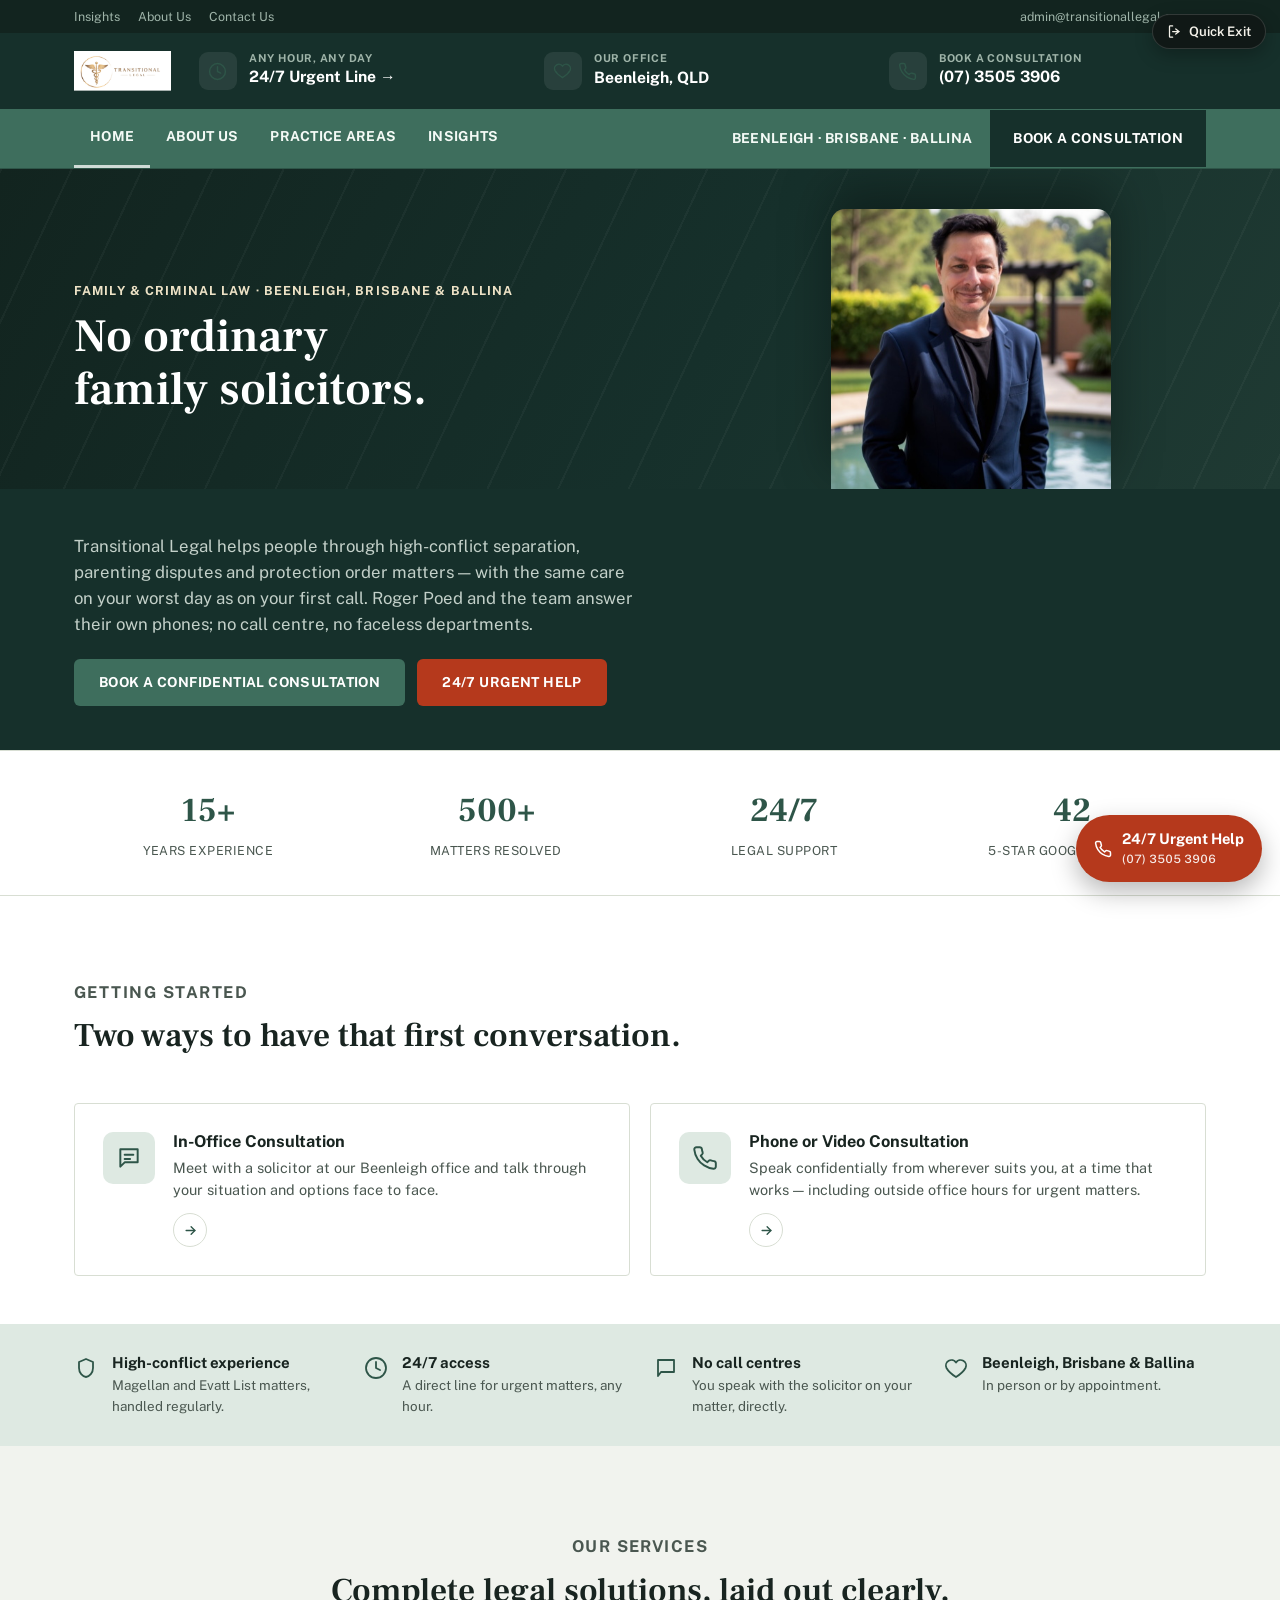
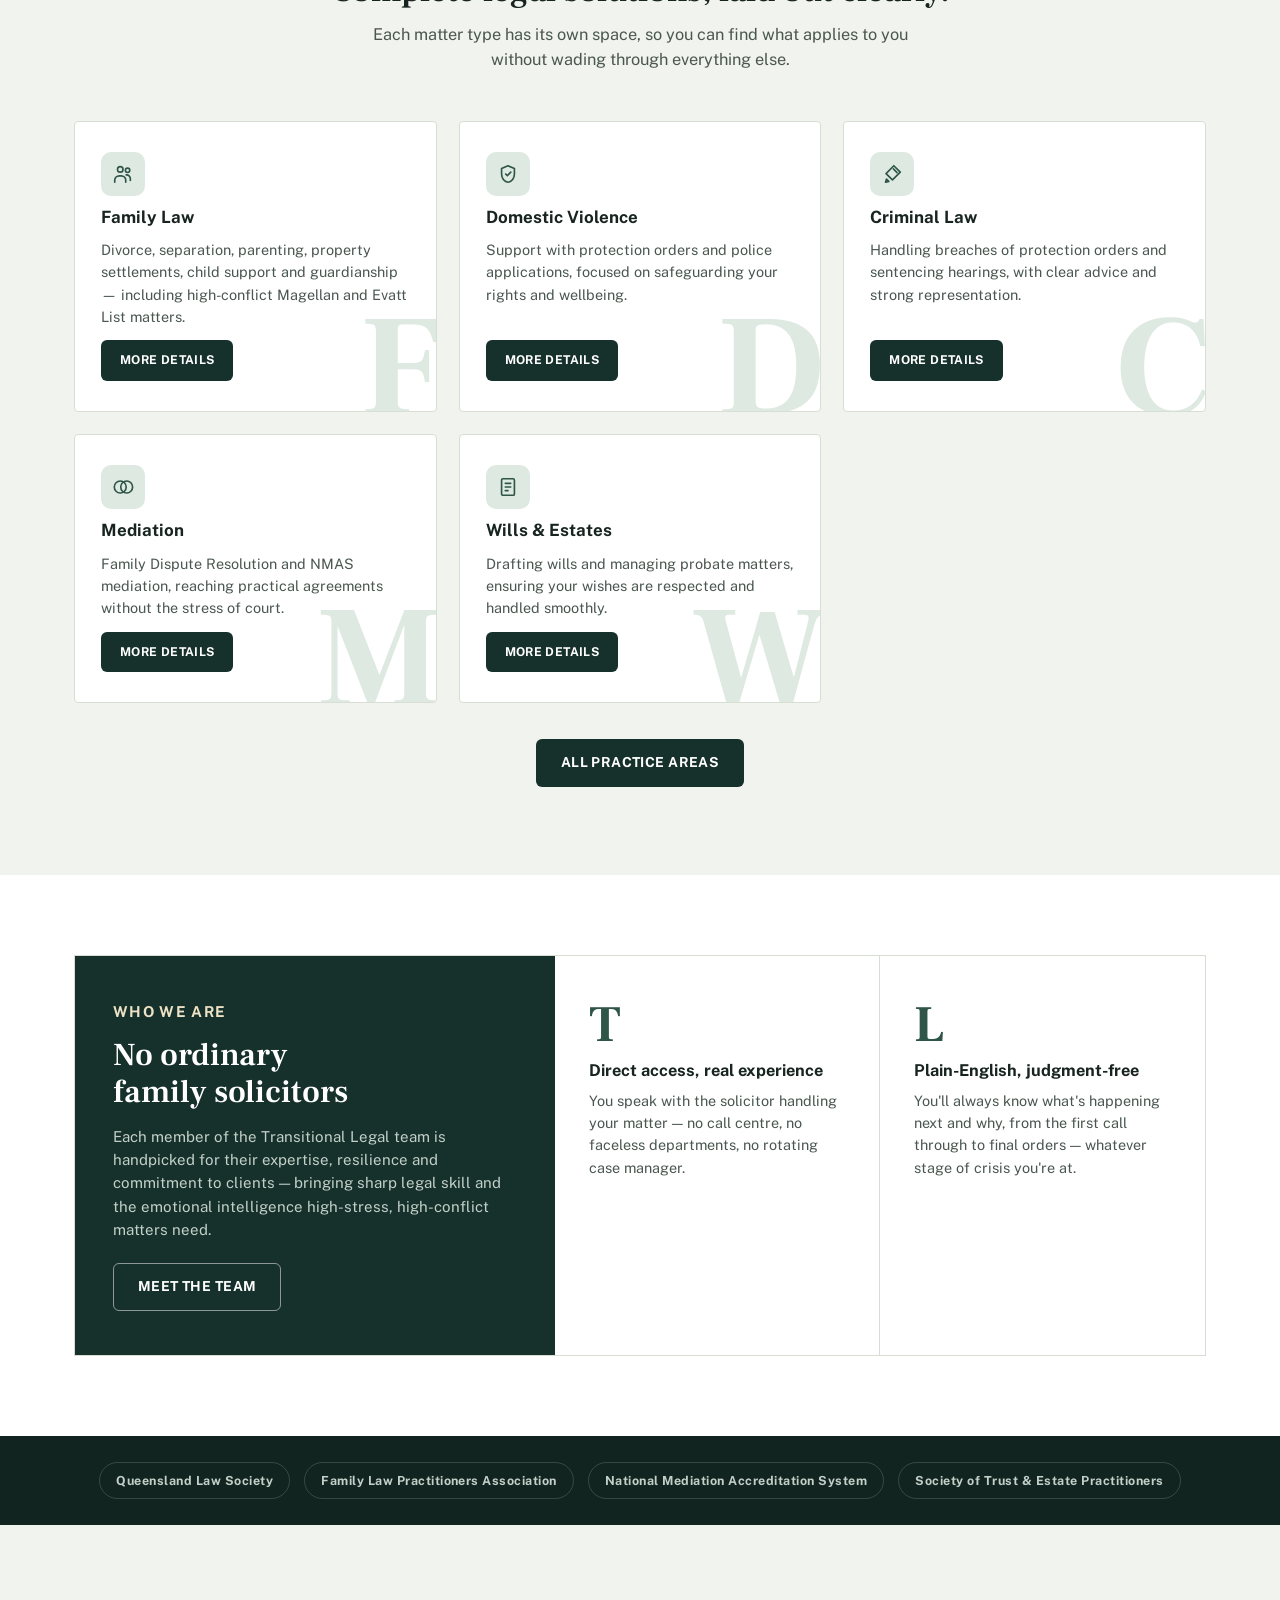
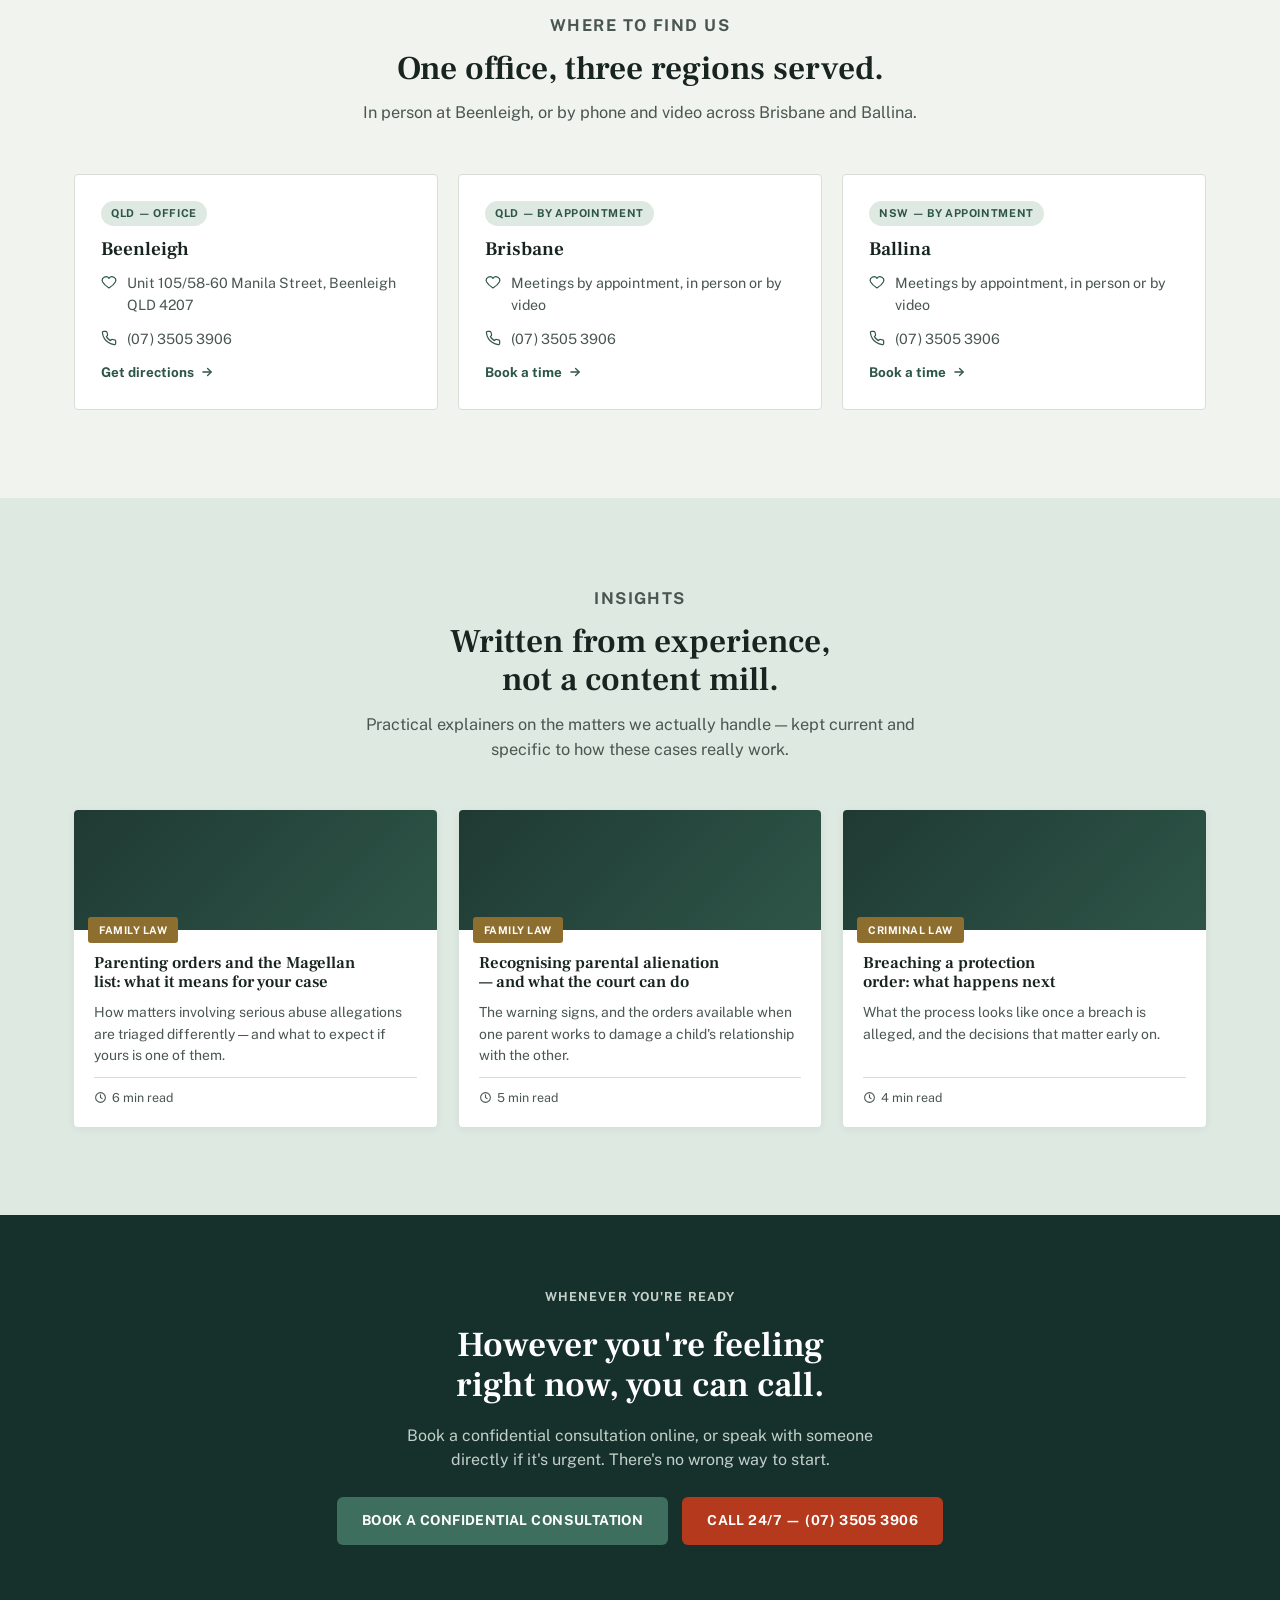
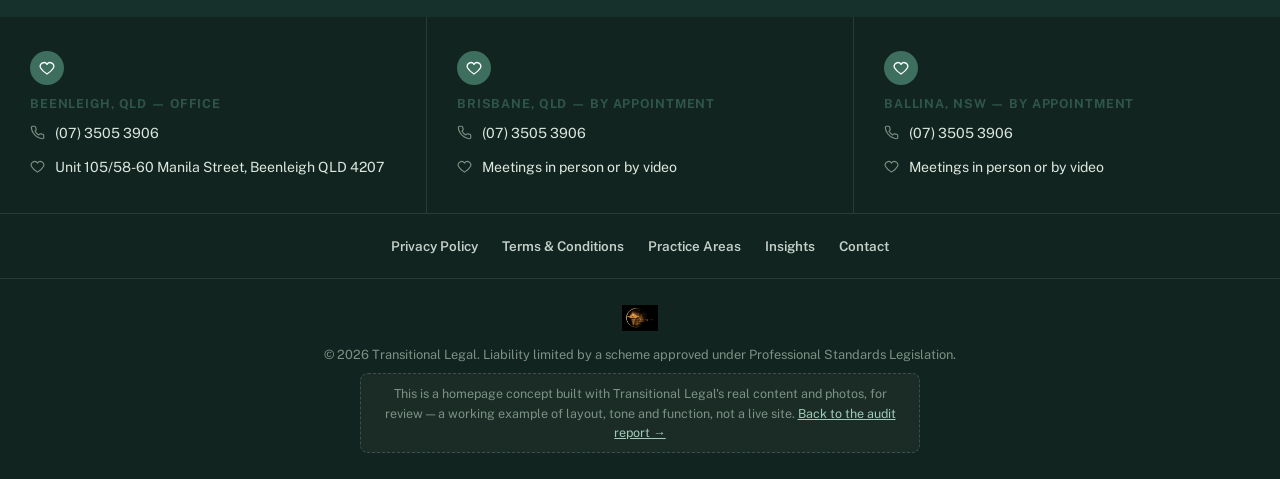
==== site/index.html @ c56bd15d "Build out full concept site with Transitional Legal's real content Replaces the single-page mockup w" ====
<!doctype html>
<html lang="en">
<head>
<meta charset="UTF-8">
<meta name="viewport" content="width=device-width, initial-scale=1.0">
<title>Transitional Legal Concept</title>
<meta name="description" content="Concept rebuild of transitionallegal.com.au — real firm content and photos, laid out like the reference site Roger sent through, with a persistent 24/7 line and a safety quick-exit.">
<meta name="robots" content="noindex, nofollow">
<link rel="icon" href="images/logo.png">
<link rel="preconnect" href="https://fonts.googleapis.com">
<link rel="preconnect" href="https://fonts.gstatic.com" crossorigin>
<link rel="stylesheet" href="https://fonts.googleapis.com/css2?family=Frank+Ruhl+Libre:wght@400;500;600;700&family=Public+Sans:ital,wght@0,400;0,500;0,600;0,700;0,800;1,400&display=swap">
<link rel="stylesheet" href="assets/styles.css">
</head>
<body>

<button class="safety-exit" id="quickExit" aria-label="Quickly leave this site">
  <svg viewBox="0 0 24 24" fill="none" stroke="currentColor" stroke-width="2" stroke-linecap="round"><path d="M9 3H5a1 1 0 0 0-1 1v16a1 1 0 0 0 1 1h4"/><path d="M14 8l5 4-5 4"/><path d="M19 12H9"/></svg>
  Quick Exit
</button>

<a class="crisis-dock" href="tel:0735053906">
  <svg viewBox="0 0 24 24" fill="none" stroke="currentColor" stroke-width="2" stroke-linecap="round" stroke-linejoin="round"><path d="M22 16.92v3a2 2 0 0 1-2.18 2 19.79 19.79 0 0 1-8.63-3.07 19.5 19.5 0 0 1-6-6 19.79 19.79 0 0 1-3.07-8.67A2 2 0 0 1 4.11 2h3a2 2 0 0 1 2 1.72c.13.96.36 1.9.68 2.81a2 2 0 0 1-.45 2.11L8.09 9.91a16 16 0 0 0 6 6l1.27-1.27a2 2 0 0 1 2.11-.45c.91.32 1.85.55 2.81.68A2 2 0 0 1 22 16.92z"/></svg>
  <span>24/7 Urgent Help<span class="sub">(07) 3505 3906</span></span>
</a>

<div class="utility-top">
  <div class="wrap">
    <div class="links"><a href="insights.html">Insights</a><a href="about.html">About Us</a><a href="contact.html">Contact Us</a></div>
    <div class="links"><span>admin@transitionallegal.com.au</span></div>
  </div>
</div>

<div class="info-band">
  <div class="wrap">
    <a class="brand" href="index.html"><img src="images/logo.png" alt="Transitional Legal"></a>
    <div class="info-item">
      <span class="ic"><svg viewBox="0 0 24 24" fill="none" stroke="currentColor" stroke-width="1.8" stroke-linecap="round" stroke-linejoin="round"><circle cx="12" cy="12" r="10"/><path d="M12 6v6l4 2"/></svg></span>
      <div><h3>Any hour, any day</h3><a href="tel:0735053906">24/7 Urgent Line →</a></div>
    </div>
    <div class="info-item">
      <span class="ic"><svg viewBox="0 0 24 24" fill="none" stroke="currentColor" stroke-width="1.8" stroke-linecap="round" stroke-linejoin="round"><path d="M12 21s-7-4.35-9.5-9A5.5 5.5 0 0 1 12 6.5 5.5 5.5 0 0 1 21.5 12c-2.5 4.65-9.5 9-9.5 9z"/></svg></span>
      <div><h3>Our Office</h3><p>Beenleigh, QLD</p></div>
    </div>
    <div class="info-item">
      <span class="ic"><svg viewBox="0 0 24 24" fill="none" stroke="currentColor" stroke-width="1.8" stroke-linecap="round" stroke-linejoin="round"><path d="M22 16.92v3a2 2 0 0 1-2.18 2 19.79 19.79 0 0 1-8.63-3.07 19.5 19.5 0 0 1-6-6 19.79 19.79 0 0 1-3.07-8.67A2 2 0 0 1 4.11 2h3a2 2 0 0 1 2 1.72c.13.96.36 1.9.68 2.81a2 2 0 0 1-.45 2.11L8.09 9.91a16 16 0 0 0 6 6l1.27-1.27a2 2 0 0 1 2.11-.45c.91.32 1.85.55 2.81.68A2 2 0 0 1 22 16.92z"/></svg></span>
      <div><h3>Book a Consultation</h3><a href="contact.html">(07) 3505 3906</a></div>
    </div>
  </div>
</div>

<header class="nav">
  <div class="wrap">
    <nav class="links">
      <a href="index.html" aria-current="page">Home</a>
      <a href="about.html">About Us</a>
      <a href="family-law.html">Practice Areas</a>
      <a href="insights.html">Insights</a>
    </nav>
    <div class="nav-actions">
      <span class="locations-drop">Beenleigh · Brisbane · Ballina</span>
      <a class="btn btn-dark" href="contact.html">Book a Consultation</a>
      <button class="menu-toggle" id="menuToggle" aria-label="Open menu" aria-expanded="false">
        <svg viewBox="0 0 24 24" fill="none" stroke="currentColor" stroke-width="2" stroke-linecap="round"><path d="M4 7h16M4 12h16M4 17h16"/></svg>
      </button>
    </div>
  </div>
  <div class="mobile-panel" id="mobilePanel">
    <a href="index.html">Home</a>
    <a href="about.html">About Us</a>
    <a href="family-law.html">Practice Areas</a>
    <a href="insights.html">Insights</a>
    <a href="contact.html">Contact</a>
    <a href="tel:0735053906">24/7 Urgent Line — (07) 3505 3906</a>
  </div>
</header>

<main id="top">

  <div class="hero-photo">
    <div class="wrap">
      <div class="kicker">
        <p class="eyebrow">Family &amp; Criminal Law · Beenleigh, Brisbane &amp; Ballina</p>
        <h1>No ordinary family solicitors.</h1>
      </div>
      <div class="portrait-frame"><img src="images/roger-pp.jpg" alt="Roger Poed, Principal of Transitional Legal"></div>
    </div>
  </div>

  <section class="welcome-band">
    <div class="wrap">
      <p class="lede">Transitional Legal helps people through high-conflict separation, parenting disputes and protection order matters — with the same care on your worst day as on your first call. Roger Poed and the team answer their own phones; no call centre, no faceless departments.</p>
      <div class="hero-ctas">
        <a class="btn btn-primary" href="contact.html">Book a Confidential Consultation</a>
        <a class="btn btn-urgent" href="tel:0735053906">24/7 Urgent Help</a>
      </div>
    </div>
  </section>

  <section class="stats">
    <div class="wrap">
      <div class="stat"><b>15+</b><span>Years Experience</span></div>
      <div class="stat"><b>500+</b><span>Matters Resolved</span></div>
      <div class="stat"><b>24/7</b><span>Legal Support</span></div>
      <div class="stat"><b>42</b><span>5-Star Google Reviews</span></div>
    </div>
  </section>

  <section class="modes">
    <div class="wrap">
      <div class="section-head">
        <p class="eyebrow">Getting started</p>
        <h2>Two ways to have that first conversation.</h2>
      </div>
      <div class="modes-grid">
        <div class="mode-card">
          <span class="ic"><svg viewBox="0 0 24 24" fill="none" stroke="currentColor" stroke-width="1.8" stroke-linecap="round" stroke-linejoin="round"><path d="M4 4h16v12H8l-4 4z"/><path d="M8 9h8M8 13h5"/></svg></span>
          <div>
            <h3>In-Office Consultation</h3>
            <p>Meet with a solicitor at our Beenleigh office and talk through your situation and options face to face.</p>
            <span class="arrow"><svg viewBox="0 0 24 24" fill="none" stroke="currentColor" stroke-width="2.2" stroke-linecap="round" stroke-linejoin="round"><path d="M5 12h14"/><path d="M13 6l6 6-6 6"/></svg></span>
          </div>
        </div>
        <div class="mode-card">
          <span class="ic"><svg viewBox="0 0 24 24" fill="none" stroke="currentColor" stroke-width="1.8" stroke-linecap="round" stroke-linejoin="round"><path d="M22 16.92v3a2 2 0 0 1-2.18 2 19.79 19.79 0 0 1-8.63-3.07 19.5 19.5 0 0 1-6-6 19.79 19.79 0 0 1-3.07-8.67A2 2 0 0 1 4.11 2h3a2 2 0 0 1 2 1.72c.13.96.36 1.9.68 2.81a2 2 0 0 1-.45 2.11L8.09 9.91a16 16 0 0 0 6 6l1.27-1.27a2 2 0 0 1 2.11-.45c.91.32 1.85.55 2.81.68A2 2 0 0 1 22 16.92z"/></svg></span>
          <div>
            <h3>Phone or Video Consultation</h3>
            <p>Speak confidentially from wherever suits you, at a time that works — including outside office hours for urgent matters.</p>
            <span class="arrow"><svg viewBox="0 0 24 24" fill="none" stroke="currentColor" stroke-width="2.2" stroke-linecap="round" stroke-linejoin="round"><path d="M5 12h14"/><path d="M13 6l6 6-6 6"/></svg></span>
          </div>
        </div>
      </div>
    </div>
  </section>

  <section class="trust">
    <div class="wrap">
      <div class="trust-item"><svg viewBox="0 0 24 24" fill="none" stroke="currentColor" stroke-width="1.8" stroke-linecap="round" stroke-linejoin="round"><path d="M12 3l7 3v6c0 5-3.5 8.5-7 9-3.5-.5-7-4-7-9V6z"/></svg><div><h3>High-conflict experience</h3><p>Magellan and Evatt List matters, handled regularly.</p></div></div>
      <div class="trust-item"><svg viewBox="0 0 24 24" fill="none" stroke="currentColor" stroke-width="1.8" stroke-linecap="round" stroke-linejoin="round"><circle cx="12" cy="12" r="10"/><path d="M12 6v6l4 2"/></svg><div><h3>24/7 access</h3><p>A direct line for urgent matters, any hour.</p></div></div>
      <div class="trust-item"><svg viewBox="0 0 24 24" fill="none" stroke="currentColor" stroke-width="1.8" stroke-linecap="round" stroke-linejoin="round"><path d="M4 4h16v12H7l-3 4z"/></svg><div><h3>No call centres</h3><p>You speak with the solicitor on your matter, directly.</p></div></div>
      <div class="trust-item"><svg viewBox="0 0 24 24" fill="none" stroke="currentColor" stroke-width="1.8" stroke-linecap="round" stroke-linejoin="round"><path d="M12 21s-7-4.35-9.5-9A5.5 5.5 0 0 1 12 6.5 5.5 5.5 0 0 1 21.5 12c-2.5 4.65-9.5 9-9.5 9z"/></svg><div><h3>Beenleigh, Brisbane &amp; Ballina</h3><p>In person or by appointment.</p></div></div>
    </div>
  </section>

  <section class="section" id="practice-areas">
    <div class="wrap">
      <div class="section-head center">
        <p class="eyebrow">Our services</p>
        <h2>Complete legal solutions, laid out clearly.</h2>
        <p>Each matter type has its own space, so you can find what applies to you without wading through everything else.</p>
      </div>
      <div class="practice-grid">
        <div class="p-card">
          <span class="ghost">F</span>
          <div class="icon-wrap"><svg viewBox="0 0 24 24" fill="none" stroke="currentColor" stroke-width="1.8" stroke-linecap="round" stroke-linejoin="round"><circle cx="9" cy="7" r="3"/><circle cx="17" cy="8" r="2.4"/><path d="M3 21v-2a5 5 0 0 1 5-5h2a5 5 0 0 1 5 5v2"/><path d="M15.5 13a4 4 0 0 1 4.5 4v2"/></svg></div>
          <h3>Family Law</h3>
          <p>Divorce, separation, parenting, property settlements, child support and guardianship — including high-conflict Magellan and Evatt List matters.</p>
          <a class="btn btn-dark" href="family-law.html">More Details</a>
        </div>
        <div class="p-card">
          <span class="ghost">D</span>
          <div class="icon-wrap"><svg viewBox="0 0 24 24" fill="none" stroke="currentColor" stroke-width="1.8" stroke-linecap="round" stroke-linejoin="round"><path d="M12 3l7 3v6c0 5-3.5 8.5-7 9-3.5-.5-7-4-7-9V6z"/><path d="M9.5 12l1.8 1.8L15 10"/></svg></div>
          <h3>Domestic Violence</h3>
          <p>Support with protection orders and police applications, focused on safeguarding your rights and wellbeing.</p>
          <a class="btn btn-dark" href="domestic-violence.html">More Details</a>
        </div>
        <div class="p-card">
          <span class="ghost">C</span>
          <div class="icon-wrap"><svg viewBox="0 0 24 24" fill="none" stroke="currentColor" stroke-width="1.8" stroke-linecap="round" stroke-linejoin="round"><path d="M14 3l7 7-8.5 8.5-7-7z"/><path d="M5 21l3.5-1-2.5-2.5z"/><path d="M13.5 6.5l4 4"/></svg></div>
          <h3>Criminal Law</h3>
          <p>Handling breaches of protection orders and sentencing hearings, with clear advice and strong representation.</p>
          <a class="btn btn-dark" href="criminal-law.html">More Details</a>
        </div>
        <div class="p-card">
          <span class="ghost">M</span>
          <div class="icon-wrap"><svg viewBox="0 0 24 24" fill="none" stroke="currentColor" stroke-width="1.8" stroke-linecap="round" stroke-linejoin="round"><circle cx="9" cy="12" r="6.5"/><circle cx="16" cy="12" r="6.5"/></svg></div>
          <h3>Mediation</h3>
          <p>Family Dispute Resolution and NMAS mediation, reaching practical agreements without the stress of court.</p>
          <a class="btn btn-dark" href="mediation.html">More Details</a>
        </div>
        <div class="p-card">
          <span class="ghost">W</span>
          <div class="icon-wrap"><svg viewBox="0 0 24 24" fill="none" stroke="currentColor" stroke-width="1.8" stroke-linecap="round" stroke-linejoin="round"><rect x="5" y="3" width="14" height="18" rx="1.5"/><path d="M9 8h6M9 12h6M9 16h3"/></svg></div>
          <h3>Wills &amp; Estates</h3>
          <p>Drafting wills and managing probate matters, ensuring your wishes are respected and handled smoothly.</p>
          <a class="btn btn-dark" href="wills-estates.html">More Details</a>
        </div>
      </div>
      <div class="all-services"><a class="btn btn-dark" href="family-law.html">All Practice Areas</a></div>
    </div>
  </section>

  <section class="story" id="story">
    <div class="wrap">
      <div class="story-grid">
        <div class="story-panel">
          <p class="eyebrow">Who we are</p>
          <h2>No ordinary family solicitors</h2>
          <p>Each member of the Transitional Legal team is handpicked for their expertise, resilience and commitment to clients — bringing sharp legal skill and the emotional intelligence high-stress, high-conflict matters need.</p>
          <a class="btn btn-ghost" href="about.html" style="margin-top:8px;align-self:flex-start;">Meet the Team</a>
        </div>
        <div class="story-cols">
          <div class="story-col">
            <span class="big-letter">T</span>
            <h3>Direct access, real experience</h3>
            <p>You speak with the solicitor handling your matter — no call centre, no faceless departments, no rotating case manager.</p>
          </div>
          <div class="story-col">
            <span class="big-letter">L</span>
            <h3>Plain-English, judgment-free</h3>
            <p>You'll always know what's happening next and why, from the first call through to final orders — whatever stage of crisis you're at.</p>
          </div>
        </div>
      </div>
    </div>
  </section>

  <section class="memberships">
    <div class="wrap">
      <span class="chip">Queensland Law Society</span>
      <span class="chip">Family Law Practitioners Association</span>
      <span class="chip">National Mediation Accreditation System</span>
      <span class="chip">Society of Trust &amp; Estate Practitioners</span>
    </div>
  </section>

  <section class="section" id="locations">
    <div class="wrap">
      <div class="section-head center">
        <p class="eyebrow">Where to find us</p>
        <h2>One office, three regions served.</h2>
        <p>In person at Beenleigh, or by phone and video across Brisbane and Ballina.</p>
      </div>
      <div class="loc-grid">
        <div class="loc-card">
          <span class="tag">QLD — Office</span>
          <h3>Beenleigh</h3>
          <div class="detail"><svg viewBox="0 0 24 24" fill="none" stroke="currentColor" stroke-width="1.8" stroke-linecap="round" stroke-linejoin="round"><path d="M12 21s-7-4.35-9.5-9A5.5 5.5 0 0 1 12 6.5 5.5 5.5 0 0 1 21.5 12c-2.5 4.65-9.5 9-9.5 9z"/></svg><span>Unit 105/58-60 Manila Street, Beenleigh QLD 4207</span></div>
          <div class="detail"><svg viewBox="0 0 24 24" fill="none" stroke="currentColor" stroke-width="1.8" stroke-linecap="round" stroke-linejoin="round"><path d="M22 16.92v3a2 2 0 0 1-2.18 2 19.79 19.79 0 0 1-8.63-3.07 19.5 19.5 0 0 1-6-6 19.79 19.79 0 0 1-3.07-8.67A2 2 0 0 1 4.11 2h3a2 2 0 0 1 2 1.72c.13.96.36 1.9.68 2.81a2 2 0 0 1-.45 2.11L8.09 9.91a16 16 0 0 0 6 6l1.27-1.27a2 2 0 0 1 2.11-.45c.91.32 1.85.55 2.81.68A2 2 0 0 1 22 16.92z"/></svg><span>(07) 3505 3906</span></div>
          <a class="directions" href="https://www.google.com/maps/search/?api=1&query=Unit+105%2F58-60+Manila+Street+Beenleigh+QLD+4207" target="_blank" rel="noopener">Get directions <svg viewBox="0 0 24 24" width="14" height="14" fill="none" stroke="currentColor" stroke-width="2.2" stroke-linecap="round" stroke-linejoin="round"><path d="M5 12h14"/><path d="M13 6l6 6-6 6"/></svg></a>
        </div>
        <div class="loc-card">
          <span class="tag">QLD — By appointment</span>
          <h3>Brisbane</h3>
          <div class="detail"><svg viewBox="0 0 24 24" fill="none" stroke="currentColor" stroke-width="1.8" stroke-linecap="round" stroke-linejoin="round"><path d="M12 21s-7-4.35-9.5-9A5.5 5.5 0 0 1 12 6.5 5.5 5.5 0 0 1 21.5 12c-2.5 4.65-9.5 9-9.5 9z"/></svg><span>Meetings by appointment, in person or by video</span></div>
          <div class="detail"><svg viewBox="0 0 24 24" fill="none" stroke="currentColor" stroke-width="1.8" stroke-linecap="round" stroke-linejoin="round"><path d="M22 16.92v3a2 2 0 0 1-2.18 2 19.79 19.79 0 0 1-8.63-3.07 19.5 19.5 0 0 1-6-6 19.79 19.79 0 0 1-3.07-8.67A2 2 0 0 1 4.11 2h3a2 2 0 0 1 2 1.72c.13.96.36 1.9.68 2.81a2 2 0 0 1-.45 2.11L8.09 9.91a16 16 0 0 0 6 6l1.27-1.27a2 2 0 0 1 2.11-.45c.91.32 1.85.55 2.81.68A2 2 0 0 1 22 16.92z"/></svg><span>(07) 3505 3906</span></div>
          <a class="directions" href="contact.html">Book a time <svg viewBox="0 0 24 24" width="14" height="14" fill="none" stroke="currentColor" stroke-width="2.2" stroke-linecap="round" stroke-linejoin="round"><path d="M5 12h14"/><path d="M13 6l6 6-6 6"/></svg></a>
        </div>
        <div class="loc-card">
          <span class="tag">NSW — By appointment</span>
          <h3>Ballina</h3>
          <div class="detail"><svg viewBox="0 0 24 24" fill="none" stroke="currentColor" stroke-width="1.8" stroke-linecap="round" stroke-linejoin="round"><path d="M12 21s-7-4.35-9.5-9A5.5 5.5 0 0 1 12 6.5 5.5 5.5 0 0 1 21.5 12c-2.5 4.65-9.5 9-9.5 9z"/></svg><span>Meetings by appointment, in person or by video</span></div>
          <div class="detail"><svg viewBox="0 0 24 24" fill="none" stroke="currentColor" stroke-width="1.8" stroke-linecap="round" stroke-linejoin="round"><path d="M22 16.92v3a2 2 0 0 1-2.18 2 19.79 19.79 0 0 1-8.63-3.07 19.5 19.5 0 0 1-6-6 19.79 19.79 0 0 1-3.07-8.67A2 2 0 0 1 4.11 2h3a2 2 0 0 1 2 1.72c.13.96.36 1.9.68 2.81a2 2 0 0 1-.45 2.11L8.09 9.91a16 16 0 0 0 6 6l1.27-1.27a2 2 0 0 1 2.11-.45c.91.32 1.85.55 2.81.68A2 2 0 0 1 22 16.92z"/></svg><span>(07) 3505 3906</span></div>
          <a class="directions" href="contact.html">Book a time <svg viewBox="0 0 24 24" width="14" height="14" fill="none" stroke="currentColor" stroke-width="2.2" stroke-linecap="round" stroke-linejoin="round"><path d="M5 12h14"/><path d="M13 6l6 6-6 6"/></svg></a>
        </div>
      </div>
    </div>
  </section>

  <section class="insights section" id="insights">
    <div class="wrap">
      <div class="section-head center">
        <p class="eyebrow">Insights</p>
        <h2>Written from experience, not a content mill.</h2>
        <p>Practical explainers on the matters we actually handle — kept current and specific to how these cases really work.</p>
      </div>
      <div class="insight-grid">
        <a class="i-card" href="insights.html">
          <div class="thumb"><span class="tag">Family Law</span></div>
          <div class="body">
            <h3>Parenting orders and the Magellan list: what it means for your case</h3>
            <p>How matters involving serious abuse allegations are triaged differently — and what to expect if yours is one of them.</p>
            <div class="meta"><span><svg viewBox="0 0 24 24" fill="none" stroke="currentColor" stroke-width="2" stroke-linecap="round"><circle cx="12" cy="12" r="9"/><path d="M12 7v5l3 2"/></svg>6 min read</span></div>
          </div>
        </a>
        <a class="i-card" href="insights.html">
          <div class="thumb"><span class="tag">Family Law</span></div>
          <div class="body">
            <h3>Recognising parental alienation — and what the court can do</h3>
            <p>The warning signs, and the orders available when one parent works to damage a child's relationship with the other.</p>
            <div class="meta"><span><svg viewBox="0 0 24 24" fill="none" stroke="currentColor" stroke-width="2" stroke-linecap="round"><circle cx="12" cy="12" r="9"/><path d="M12 7v5l3 2"/></svg>5 min read</span></div>
          </div>
        </a>
        <a class="i-card" href="insights.html">
          <div class="thumb"><span class="tag">Criminal Law</span></div>
          <div class="body">
            <h3>Breaching a protection order: what happens next</h3>
            <p>What the process looks like once a breach is alleged, and the decisions that matter early on.</p>
            <div class="meta"><span><svg viewBox="0 0 24 24" fill="none" stroke="currentColor" stroke-width="2" stroke-linecap="round"><circle cx="12" cy="12" r="9"/><path d="M12 7v5l3 2"/></svg>4 min read</span></div>
          </div>
        </a>
      </div>
    </div>
  </section>

  <section class="final-cta" id="contact">
    <div class="wrap">
      <p class="eyebrow">Whenever you're ready</p>
      <h2>However you're feeling right now, you can call.</h2>
      <p>Book a confidential consultation online, or speak with someone directly if it's urgent. There's no wrong way to start.</p>
      <div class="ctas">
        <a class="btn btn-primary" href="contact.html">Book a Confidential Consultation</a>
        <a class="btn btn-urgent" href="tel:0735053906">Call 24/7 — (07) 3505 3906</a>
      </div>
    </div>
  </section>

</main>

<footer>
  <div class="foot-offices">
    <div class="foot-office">
      <span class="badge"><svg viewBox="0 0 24 24" fill="none" stroke="currentColor" stroke-width="2" stroke-linecap="round" stroke-linejoin="round"><path d="M12 21s-7-4.35-9.5-9A5.5 5.5 0 0 1 12 6.5 5.5 5.5 0 0 1 21.5 12c-2.5 4.65-9.5 9-9.5 9z"/></svg></span>
      <h3>Beenleigh, QLD — Office</h3>
      <div class="row"><svg viewBox="0 0 24 24" fill="none" stroke="currentColor" stroke-width="1.8" stroke-linecap="round" stroke-linejoin="round"><path d="M22 16.92v3a2 2 0 0 1-2.18 2 19.79 19.79 0 0 1-8.63-3.07 19.5 19.5 0 0 1-6-6 19.79 19.79 0 0 1-3.07-8.67A2 2 0 0 1 4.11 2h3a2 2 0 0 1 2 1.72c.13.96.36 1.9.68 2.81a2 2 0 0 1-.45 2.11L8.09 9.91a16 16 0 0 0 6 6l1.27-1.27a2 2 0 0 1 2.11-.45c.91.32 1.85.55 2.81.68A2 2 0 0 1 22 16.92z"/></svg><span>(07) 3505 3906</span></div>
      <div class="row"><svg viewBox="0 0 24 24" fill="none" stroke="currentColor" stroke-width="1.8" stroke-linecap="round" stroke-linejoin="round"><path d="M12 21s-7-4.35-9.5-9A5.5 5.5 0 0 1 12 6.5 5.5 5.5 0 0 1 21.5 12c-2.5 4.65-9.5 9-9.5 9z"/></svg><span>Unit 105/58-60 Manila Street, Beenleigh QLD 4207</span></div>
    </div>
    <div class="foot-office">
      <span class="badge"><svg viewBox="0 0 24 24" fill="none" stroke="currentColor" stroke-width="2" stroke-linecap="round" stroke-linejoin="round"><path d="M12 21s-7-4.35-9.5-9A5.5 5.5 0 0 1 12 6.5 5.5 5.5 0 0 1 21.5 12c-2.5 4.65-9.5 9-9.5 9z"/></svg></span>
      <h3>Brisbane, QLD — By appointment</h3>
      <div class="row"><svg viewBox="0 0 24 24" fill="none" stroke="currentColor" stroke-width="1.8" stroke-linecap="round" stroke-linejoin="round"><path d="M22 16.92v3a2 2 0 0 1-2.18 2 19.79 19.79 0 0 1-8.63-3.07 19.5 19.5 0 0 1-6-6 19.79 19.79 0 0 1-3.07-8.67A2 2 0 0 1 4.11 2h3a2 2 0 0 1 2 1.72c.13.96.36 1.9.68 2.81a2 2 0 0 1-.45 2.11L8.09 9.91a16 16 0 0 0 6 6l1.27-1.27a2 2 0 0 1 2.11-.45c.91.32 1.85.55 2.81.68A2 2 0 0 1 22 16.92z"/></svg><span>(07) 3505 3906</span></div>
      <div class="row"><svg viewBox="0 0 24 24" fill="none" stroke="currentColor" stroke-width="1.8" stroke-linecap="round" stroke-linejoin="round"><path d="M12 21s-7-4.35-9.5-9A5.5 5.5 0 0 1 12 6.5 5.5 5.5 0 0 1 21.5 12c-2.5 4.65-9.5 9-9.5 9z"/></svg><span>Meetings in person or by video</span></div>
    </div>
    <div class="foot-office">
      <span class="badge"><svg viewBox="0 0 24 24" fill="none" stroke="currentColor" stroke-width="2" stroke-linecap="round" stroke-linejoin="round"><path d="M12 21s-7-4.35-9.5-9A5.5 5.5 0 0 1 12 6.5 5.5 5.5 0 0 1 21.5 12c-2.5 4.65-9.5 9-9.5 9z"/></svg></span>
      <h3>Ballina, NSW — By appointment</h3>
      <div class="row"><svg viewBox="0 0 24 24" fill="none" stroke="currentColor" stroke-width="1.8" stroke-linecap="round" stroke-linejoin="round"><path d="M22 16.92v3a2 2 0 0 1-2.18 2 19.79 19.79 0 0 1-8.63-3.07 19.5 19.5 0 0 1-6-6 19.79 19.79 0 0 1-3.07-8.67A2 2 0 0 1 4.11 2h3a2 2 0 0 1 2 1.72c.13.96.36 1.9.68 2.81a2 2 0 0 1-.45 2.11L8.09 9.91a16 16 0 0 0 6 6l1.27-1.27a2 2 0 0 1 2.11-.45c.91.32 1.85.55 2.81.68A2 2 0 0 1 22 16.92z"/></svg><span>(07) 3505 3906</span></div>
      <div class="row"><svg viewBox="0 0 24 24" fill="none" stroke="currentColor" stroke-width="1.8" stroke-linecap="round" stroke-linejoin="round"><path d="M12 21s-7-4.35-9.5-9A5.5 5.5 0 0 1 12 6.5 5.5 5.5 0 0 1 21.5 12c-2.5 4.65-9.5 9-9.5 9z"/></svg><span>Meetings in person or by video</span></div>
    </div>
  </div>

  <div class="foot-links">
    <div class="wrap">
      <a href="#">Privacy Policy</a>
      <a href="#">Terms &amp; Conditions</a>
      <a href="family-law.html">Practice Areas</a>
      <a href="insights.html">Insights</a>
      <a href="contact.html">Contact</a>
    </div>
  </div>

  <div class="foot-bottom">
    <div class="wrap">
      <div class="brand-mini"><img src="images/footer-logo.png" alt="Transitional Legal"></div>
      <span>© 2026 Transitional Legal. Liability limited by a scheme approved under Professional Standards Legislation.</span>
      <div class="concept-note">This is a homepage concept built with Transitional Legal's real content and photos, for review — a working example of layout, tone and function, not a live site. <a href="../index.html">Back to the audit report →</a></div>
    </div>
  </div>
</footer>

<script src="assets/main.js"></script>
</body>
</html>
---- site/assets/styles.css ----
/* Transitional Legal — concept site design system */
:root{
  --ink:#16302B; --ink-2:#1F3A33; --ink-3:#12241F;
  --paper:#F1F3EE; --surface:#FFFFFF;
  --sage:#3E6E5D; --sage-strong:#2E5548; --sage-tint:#DEE9E2; --on-sage:#F4FAF6;
  --brass:#8E6E2F; --brass-tint:#EDE2C6;
  --urgent:#B5391C; --urgent-strong:#963017;
  --text:#182420; --text-soft:#4A5750; --line:#D8DED3; --focus:#2E5548;
  color-scheme: light;
}
@media (prefers-color-scheme: dark){
  :root:not([data-theme="light"]){
    --ink:#0E1A17; --ink-2:#16241F; --ink-3:#0B1512;
    --paper:#101815; --surface:#16211D;
    --sage:#7FB09D; --sage-strong:#98C4B2; --sage-tint:#1E332B; --on-sage:#0E1A17;
    --brass:#D2AE64; --brass-tint:#2B2417;
    --urgent:#E2603C; --urgent-strong:#EE7250;
    --text:#EDEEE8; --text-soft:#B7C0B9; --line:#2B372F; --focus:#9FCBB8;
  }
}
:root[data-theme="dark"]{
  --ink:#0E1A17; --ink-2:#16241F; --ink-3:#0B1512;
  --paper:#101815; --surface:#16211D;
  --sage:#7FB09D; --sage-strong:#98C4B2; --sage-tint:#1E332B; --on-sage:#0E1A17;
  --brass:#D2AE64; --brass-tint:#2B2417;
  --urgent:#E2603C; --urgent-strong:#EE7250;
  --text:#EDEEE8; --text-soft:#B7C0B9; --line:#2B372F; --focus:#9FCBB8;
}

*{box-sizing:border-box;}
body{
  margin:0; background:var(--paper); color:var(--text);
  font-family:"Public Sans", -apple-system, "Segoe UI", sans-serif;
  line-height:1.55; -webkit-font-smoothing:antialiased;
}
h1,h2,h3{
  font-family:"Frank Ruhl Libre", Georgia, "Times New Roman", serif;
  font-weight:600; line-height:1.15; text-wrap:balance; margin:0; color:var(--text);
}
p{margin:0;}
a{color:inherit;text-decoration:none;}
button{font-family:inherit;}
:focus-visible{outline:2.5px solid var(--focus);outline-offset:3px;}
img{max-width:100%;display:block;}

.wrap{max-width:1180px;margin-inline:auto;padding-inline:24px;}
.eyebrow{font-size:0.78rem;font-weight:700;letter-spacing:0.09em;text-transform:uppercase;color:var(--sage-strong);}
.section{padding-block:clamp(48px,7vw,88px);}
.section-head{max-width:640px;display:flex;flex-direction:column;gap:12px;margin-bottom:clamp(32px,5vw,48px);}
.section-head.center{margin-inline:auto;text-align:center;align-items:center;}
.section-head h2{font-size:clamp(1.6rem,2.6vw,2.15rem);}
.section-head p{color:var(--text-soft);font-size:1.02rem;max-width:56ch;}

.btn{
  display:inline-flex;align-items:center;justify-content:center;gap:8px;
  padding:12px 24px;border-radius:6px;font-weight:700;font-size:0.86rem;
  letter-spacing:0.03em;text-transform:uppercase;
  border:1.5px solid transparent;white-space:nowrap;
}
.btn-primary{background:var(--sage);color:#fff;}
.btn-primary:hover{background:var(--sage-strong);}
.btn-urgent{background:var(--urgent);color:#fff;}
.btn-urgent:hover{background:var(--urgent-strong);}
.btn-dark{background:var(--ink);color:#fff;}
.btn-dark:hover{background:var(--ink-3);}
.btn-ghost{background:transparent;border-color:rgba(255,255,255,0.5);color:#fff;}
.btn-ghost:hover{border-color:#fff;background:rgba(255,255,255,0.08);}
.btn svg{width:16px;height:16px;}

/* ---------- Safety: quick exit + sticky crisis line ---------- */
.safety-exit{
  position:fixed;top:14px;right:14px;z-index:200;
  display:flex;align-items:center;gap:7px;
  background:#101816;color:#F4F2EA;border:1px solid rgba(255,255,255,0.14);
  padding:9px 14px;border-radius:999px;font-size:0.82rem;font-weight:600;
  box-shadow:0 6px 18px rgba(0,0,0,0.28);cursor:pointer;
}
.safety-exit:hover{background:#050807;}
.safety-exit svg{width:15px;height:15px;flex:none;}

.crisis-dock{
  position:fixed;bottom:18px;right:18px;z-index:190;
  display:flex;align-items:center;gap:10px;background:var(--urgent);color:#fff;
  padding:13px 18px;border-radius:999px;box-shadow:0 10px 26px rgba(0,0,0,0.28);
  font-weight:700;font-size:0.92rem;transition:transform .15s ease, background .15s ease;
}
.crisis-dock:hover{background:var(--urgent-strong);transform:translateY(-2px);}
.crisis-dock svg{width:18px;height:18px;flex:none;}
.crisis-dock .sub{display:block;font-weight:500;font-size:0.72rem;opacity:0.9;font-variant-numeric:tabular-nums;}

/* ---------- Layered header ---------- */
.utility-top{background:var(--ink-3);color:#9FB4A9;font-size:0.78rem;}
.utility-top .wrap{display:flex;justify-content:space-between;align-items:center;gap:16px;padding-block:7px;flex-wrap:wrap;}
.utility-top a:hover{color:#fff;}
.utility-top .links{display:flex;gap:18px;flex-wrap:wrap;}

.info-band{background:var(--ink);color:#fff;}
.info-band .wrap{display:grid;grid-template-columns:auto repeat(3,1fr);gap:28px;align-items:center;padding-block:18px;}
.brand{display:flex;align-items:center;gap:11px;}
.brand img{height:40px;width:auto;}
.info-item{display:flex;gap:12px;align-items:flex-start;}
.info-item .ic{width:38px;height:38px;flex:none;border-radius:9px;background:rgba(255,255,255,0.08);display:flex;align-items:center;justify-content:center;color:var(--sage-strong);}
.info-item .ic svg{width:19px;height:19px;}
.info-item h3{font-size:0.68rem;letter-spacing:0.07em;text-transform:uppercase;color:#9FB4A9;font-family:"Public Sans",sans-serif;font-weight:700;}
.info-item p, .info-item a{font-size:0.98rem;font-weight:700;color:#fff;margin-top:2px;}
.info-item .small{font-size:0.82rem;font-weight:500;color:#C3D0C9;margin-top:2px;}

header.nav{position:sticky;top:0;z-index:150;background:var(--sage);border-bottom:1px solid var(--sage-strong);}
header.nav .wrap{display:flex;align-items:center;justify-content:space-between;gap:16px;}
nav.links{display:flex;gap:0;align-items:stretch;}
nav.links a{
  font-size:0.86rem;font-weight:700;letter-spacing:0.02em;text-transform:uppercase;
  color:var(--on-sage);padding:17px 16px;display:flex;align-items:center;border-bottom:3px solid transparent;
}
nav.links a:hover, nav.links a[aria-current="page"]{border-bottom-color:rgba(255,255,255,0.75);}
.nav-actions{display:flex;align-items:stretch;}
.nav-actions .btn-dark{border-radius:0;padding:17px 22px;}
.locations-drop{position:relative;display:flex;align-items:center;gap:6px;padding:0 18px;color:var(--on-sage);font-weight:700;font-size:0.86rem;text-transform:uppercase;letter-spacing:0.02em;cursor:default;}
.locations-drop svg{width:13px;height:13px;}
.menu-toggle{display:none;background:none;border:none;color:var(--on-sage);padding:14px 18px;cursor:pointer;}
.menu-toggle svg{width:22px;height:22px;}
.mobile-panel{display:none;background:var(--sage-strong);}
.mobile-panel a{display:block;color:#fff;font-weight:700;font-size:0.88rem;text-transform:uppercase;padding:13px 24px;border-top:1px solid rgba(255,255,255,0.15);}

/* ---------- Homepage hero ---------- */
.hero-photo{position:relative;overflow:hidden;min-height:320px;display:flex;align-items:stretch;
  background:linear-gradient(120deg, var(--ink-3) 0%, var(--ink) 55%, var(--ink-2) 100%);}
.hero-photo::before{content:"";position:absolute;inset:0;
  background-image:repeating-linear-gradient(115deg, rgba(255,255,255,0.035) 0 2px, transparent 2px 64px);}
.hero-photo .wrap{position:relative;display:grid;grid-template-columns:1.15fr 0.85fr;align-items:flex-end;gap:24px;width:100%;}
.hero-photo .portrait-frame{align-self:flex-end;display:flex;justify-content:center;}
.hero-photo .portrait-frame img{width:min(280px,80%);border-radius:14px 14px 0 0;box-shadow:0 -20px 50px rgba(0,0,0,0.35);}
.hero-photo .kicker{align-self:center;color:#EAF1EC;padding-block:40px 0;}
.hero-photo .kicker .eyebrow{color:var(--brass-tint);}
.hero-photo .kicker h1{color:#fff;font-size:clamp(1.9rem,4vw,2.9rem);max-width:16ch;margin-top:10px;}

.welcome-band{background:var(--ink);color:#fff;position:relative;}
.welcome-band .wrap{padding-block:clamp(28px,5vw,44px);display:flex;flex-direction:column;gap:16px;align-items:flex-start;position:relative;}
.welcome-band p.lede{color:#C3D0C9;font-size:1.05rem;max-width:56ch;}
.welcome-band .hero-ctas{display:flex;flex-wrap:wrap;gap:12px;margin-top:6px;}

/* ---------- Interior page banner ---------- */
.page-banner{background:var(--ink);color:#fff;}
.page-banner .wrap{padding-block:clamp(40px,6vw,64px);display:flex;flex-direction:column;gap:14px;}
.page-banner .crumb{font-size:0.82rem;color:#9FB4A9;display:flex;gap:8px;align-items:center;}
.page-banner .crumb a:hover{color:#fff;}
.page-banner h1{color:#fff;font-size:clamp(1.8rem,3.6vw,2.6rem);max-width:22ch;}
.page-banner p.lede{color:#C3D0C9;font-size:1.05rem;max-width:62ch;}
.page-banner .hero-ctas{display:flex;flex-wrap:wrap;gap:12px;margin-top:6px;}

/* ---------- Consultation-mode cards ---------- */
.modes{background:var(--surface);}
.modes .wrap{padding-block:clamp(56px,7vw,84px) clamp(32px,5vw,48px);}
.modes-grid{display:grid;grid-template-columns:repeat(auto-fit,minmax(280px,1fr));gap:20px;margin-top:8px;}
.mode-card{border:1px solid var(--line);border-radius:4px;padding:28px;display:flex;gap:18px;align-items:flex-start;}
.mode-card .ic{width:52px;height:52px;flex:none;border-radius:10px;background:var(--sage-tint);display:flex;align-items:center;justify-content:center;color:var(--sage-strong);}
.mode-card .ic svg{width:26px;height:26px;}
.mode-card h3{font-family:"Public Sans",sans-serif;font-weight:700;font-size:1.02rem;}
.mode-card p{font-size:0.9rem;color:var(--text-soft);margin-top:6px;}
.mode-card .arrow{margin-top:12px;width:34px;height:34px;border-radius:50%;border:1.5px solid var(--line);display:flex;align-items:center;justify-content:center;color:var(--sage-strong);}
.mode-card .arrow svg{width:15px;height:15px;}

/* ---------- Trust strip ---------- */
.trust{background:var(--sage-tint);}
.trust .wrap{display:grid;grid-template-columns:repeat(auto-fit,minmax(210px,1fr));gap:28px;padding-block:30px;}
.trust-item{display:flex;gap:14px;align-items:flex-start;}
.trust-item svg{width:24px;height:24px;flex:none;color:var(--sage-strong);margin-top:2px;}
.trust-item h3{font-family:"Public Sans",sans-serif;font-size:0.94rem;font-weight:700;}
.trust-item p{font-size:0.84rem;color:var(--text-soft);margin-top:3px;}

/* ---------- Stats row (real published figures) ---------- */
.stats{background:var(--surface);border-block:1px solid var(--line);}
.stats .wrap{display:grid;grid-template-columns:repeat(auto-fit,minmax(150px,1fr));gap:20px;padding-block:34px;text-align:center;}
.stat{display:flex;flex-direction:column;gap:4px;}
.stat b{font-family:"Frank Ruhl Libre",serif;font-size:2.1rem;color:var(--sage-strong);}
.stat span{font-size:0.78rem;letter-spacing:0.04em;text-transform:uppercase;color:var(--text-soft);}

/* ---------- Practice areas: ghost-letter cards ---------- */
.practice-grid{display:grid;grid-template-columns:repeat(auto-fit,minmax(280px,1fr));gap:22px;}
.p-card{
  position:relative;background:var(--surface);border:1px solid var(--line);border-radius:4px;
  padding:30px 26px;display:flex;flex-direction:column;gap:12px;overflow:hidden;min-height:250px;
}
.p-card .ghost{position:absolute;right:-6px;bottom:-30px;font-family:"Frank Ruhl Libre",serif;font-weight:700;font-size:9rem;line-height:1;color:var(--sage-tint);z-index:0;user-select:none;}
.p-card > *:not(.ghost){position:relative;z-index:1;}
.p-card .icon-wrap{width:44px;height:44px;border-radius:10px;background:var(--sage-tint);display:flex;align-items:center;justify-content:center;}
.p-card .icon-wrap svg{width:22px;height:22px;color:var(--sage-strong);}
.p-card h3{font-family:"Public Sans",sans-serif;font-size:1.06rem;font-weight:700;}
.p-card p{font-size:0.9rem;color:var(--text-soft);flex:1;}
.p-card .btn-dark{align-self:flex-start;margin-top:auto;font-size:0.76rem;padding:10px 18px;}
.all-services{display:flex;justify-content:center;margin-top:36px;}

/* ---------- Founder / story section ---------- */
.story{background:var(--surface);}
.story .wrap{padding-block:clamp(48px,7vw,80px);}
.story-grid{display:grid;grid-template-columns:0.85fr 1.15fr;gap:0;border:1px solid var(--line);}
.story-panel{background:var(--ink);color:#fff;padding:44px 38px;display:flex;flex-direction:column;gap:14px;}
.story-panel .eyebrow{color:var(--brass-tint);}
.story-panel h2{color:#fff;font-size:clamp(1.5rem,2.6vw,2rem);}
.story-panel p{color:#C3D0C9;font-size:0.94rem;}
.story-cols{display:grid;grid-template-columns:1fr 1fr;}
.story-col{padding:44px 34px;}
.story-col:first-child{border-right:1px solid var(--line);}
.story-col .big-letter{font-family:"Frank Ruhl Libre",serif;font-size:3.2rem;font-weight:700;color:var(--sage-strong);line-height:1;}
.story-col h3{margin-top:10px;font-size:1.02rem;font-family:"Public Sans",sans-serif;font-weight:700;}
.story-col p{margin-top:10px;font-size:0.9rem;color:var(--text-soft);}

/* ---------- Team grid (About) ---------- */
.team-grid{display:grid;grid-template-columns:repeat(auto-fit,minmax(220px,1fr));gap:24px;}
.team-card{background:var(--surface);border:1px solid var(--line);border-radius:8px;overflow:hidden;text-align:center;}
.team-card img{width:100%;aspect-ratio:1/1;object-fit:cover;}
.team-card .body{padding:18px 16px 22px;}
.team-card h3{font-family:"Frank Ruhl Libre",serif;font-size:1.08rem;}
.team-card .role{font-size:0.74rem;letter-spacing:0.05em;text-transform:uppercase;color:var(--sage-strong);font-weight:700;margin-top:6px;}

/* ---------- Memberships strip ---------- */
.memberships{background:var(--ink-3);color:#C3D0C9;}
.memberships .wrap{display:flex;flex-wrap:wrap;gap:14px;justify-content:center;padding-block:26px;}
.memberships .chip{border:1px solid rgba(255,255,255,0.16);border-radius:999px;padding:8px 16px;font-size:0.78rem;font-weight:700;letter-spacing:0.04em;}

/* ---------- Process steps (practice-area pages) ---------- */
.process{background:var(--sage-tint);}
.process-grid{display:grid;grid-template-columns:repeat(auto-fit,minmax(220px,1fr));gap:22px;counter-reset:step;}
.process-step{background:var(--surface);border-radius:8px;padding:24px;position:relative;}
.process-step .n{font-family:"Frank Ruhl Libre",serif;font-size:1.6rem;color:var(--brass);}
.process-step h3{margin-top:8px;font-family:"Public Sans",sans-serif;font-size:0.98rem;font-weight:700;}
.process-step p{margin-top:6px;font-size:0.88rem;color:var(--text-soft);}

/* ---------- Other areas cross-link ---------- */
.other-areas{background:var(--surface);}
.other-grid{display:grid;grid-template-columns:repeat(auto-fit,minmax(200px,1fr));gap:16px;}
.other-card{border:1px solid var(--line);border-radius:6px;padding:18px 20px;display:flex;justify-content:space-between;align-items:center;gap:10px;}
.other-card:hover{border-color:var(--sage);}
.other-card span{font-weight:700;font-size:0.92rem;}
.other-card svg{width:16px;height:16px;color:var(--sage-strong);flex:none;}

/* ---------- Locations ---------- */
.loc-grid{display:grid;grid-template-columns:repeat(auto-fit,minmax(260px,1fr));gap:20px;}
.loc-card{border:1px solid var(--line);border-radius:4px;padding:26px;background:var(--surface);display:flex;flex-direction:column;gap:12px;}
.loc-card .tag{align-self:flex-start;font-size:0.68rem;font-weight:700;letter-spacing:0.06em;text-transform:uppercase;color:var(--sage-strong);background:var(--sage-tint);padding:4px 10px;border-radius:999px;}
.loc-card h3{font-family:"Frank Ruhl Libre",serif;font-size:1.2rem;}
.loc-card .detail{display:flex;gap:10px;font-size:0.89rem;color:var(--text-soft);}
.loc-card .detail svg{width:16px;height:16px;flex:none;margin-top:2px;color:var(--sage-strong);}
.loc-card .directions{margin-top:auto;font-size:0.84rem;font-weight:700;color:var(--sage-strong);display:flex;gap:6px;align-items:center;}

/* ---------- Insights (blog-card style) ---------- */
.insights{background:var(--sage-tint);}
.insight-grid{display:grid;grid-template-columns:repeat(auto-fit,minmax(270px,1fr));gap:22px;}
.i-card{border-radius:4px;overflow:hidden;background:var(--surface);display:flex;flex-direction:column;box-shadow:0 2px 10px rgba(20,40,32,0.06);}
.i-card .thumb{height:120px;position:relative;background:linear-gradient(135deg, var(--ink-2), var(--sage-strong));}
.i-card .thumb .tag{position:absolute;left:14px;bottom:-13px;background:var(--brass);color:#fff;font-size:0.66rem;font-weight:700;letter-spacing:0.05em;text-transform:uppercase;padding:5px 11px;border-radius:3px;}
.i-card .body{padding:24px 20px 20px;display:flex;flex-direction:column;gap:10px;flex:1;}
.i-card h3{font-family:"Frank Ruhl Libre",serif;font-size:1.04rem;font-weight:600;}
.i-card p{font-size:0.87rem;color:var(--text-soft);flex:1;}
.i-card .meta{font-size:0.78rem;color:var(--text-soft);display:flex;gap:16px;padding-top:10px;border-top:1px solid var(--line);}
.i-card .meta span{display:flex;align-items:center;gap:5px;}
.i-card .meta svg{width:13px;height:13px;}

/* ---------- Contact page ---------- */
.contact-grid{display:grid;grid-template-columns:1fr 1fr;gap:40px;align-items:start;}
.contact-form{display:flex;flex-direction:column;gap:14px;}
.field{display:flex;flex-direction:column;gap:6px;}
.field label{font-size:0.82rem;font-weight:700;color:var(--text-soft);}
.field input, .field select, .field textarea{
  border:1px solid var(--line);border-radius:6px;padding:11px 13px;font-family:inherit;font-size:0.94rem;
  background:var(--surface);color:var(--text);
}
.field textarea{resize:vertical;min-height:110px;}
.field-row{display:grid;grid-template-columns:1fr 1fr;gap:14px;}
.form-note{font-size:0.8rem;color:var(--text-soft);}
.contact-info{display:flex;flex-direction:column;gap:22px;}
.contact-info .row{display:flex;gap:14px;align-items:flex-start;}
.contact-info .ic{width:42px;height:42px;flex:none;border-radius:10px;background:var(--sage-tint);display:flex;align-items:center;justify-content:center;color:var(--sage-strong);}
.contact-info .ic svg{width:20px;height:20px;}
.contact-info h3{font-family:"Public Sans",sans-serif;font-size:0.95rem;font-weight:700;}
.contact-info p{font-size:0.9rem;color:var(--text-soft);margin-top:3px;}

/* ---------- Final CTA ---------- */
.final-cta{background:var(--ink);color:#fff;}
.final-cta .wrap{padding-block:clamp(44px,6vw,72px);text-align:center;display:flex;flex-direction:column;align-items:center;gap:18px;}
.final-cta h2{max-width:20ch;font-size:clamp(1.6rem,3vw,2.2rem);color:#fff;}
.final-cta p{color:#C3D0C9;max-width:52ch;}
.final-cta .ctas{display:flex;gap:14px;flex-wrap:wrap;justify-content:center;margin-top:6px;}

/* ---------- Footer ---------- */
footer{background:var(--ink-3);color:#C3D0C9;}
.foot-offices{display:grid;grid-template-columns:repeat(auto-fit,minmax(260px,1fr));gap:1px;background:rgba(255,255,255,0.1);}
.foot-office{background:var(--ink-3);padding:34px 30px;display:flex;flex-direction:column;gap:12px;}
.foot-office .badge{width:34px;height:34px;border-radius:50%;background:var(--sage);display:flex;align-items:center;justify-content:center;flex:none;}
.foot-office .badge svg{width:16px;height:16px;color:#fff;}
.foot-office h3{color:var(--sage-strong);font-size:0.78rem;font-weight:700;letter-spacing:0.07em;text-transform:uppercase;font-family:"Public Sans",sans-serif;}
.foot-office .row{display:flex;gap:10px;font-size:0.88rem;color:#DCE7DF;}
.foot-office .row svg{width:15px;height:15px;flex:none;margin-top:2px;color:#7C9184;}

.foot-links{border-top:1px solid rgba(255,255,255,0.1);}
.foot-links .wrap{display:flex;justify-content:center;gap:24px;flex-wrap:wrap;padding-block:22px;font-size:0.84rem;font-weight:600;}
.foot-links a:hover{color:#fff;}

.foot-bottom{border-top:1px solid rgba(255,255,255,0.1);}
.foot-bottom .wrap{padding-block:26px;display:flex;flex-direction:column;align-items:center;gap:8px;text-align:center;font-size:0.8rem;color:#7C9184;}
.foot-bottom .brand-mini{display:flex;align-items:center;gap:9px;margin-bottom:6px;}
.foot-bottom .brand-mini img{height:26px;width:auto;}
.concept-note{
  font-size:0.78rem;color:#7C9184;background:rgba(255,255,255,0.04);
  border:1px dashed rgba(255,255,255,0.16);border-radius:8px;padding:10px 14px;max-width:560px;
}
.concept-note a{color:#9FCBB8;text-decoration:underline;}

@media (max-width:980px){
  .info-band .wrap{grid-template-columns:1fr;gap:16px;text-align:left;}
  .hero-photo .wrap{grid-template-columns:1fr;}
  .hero-photo .portrait-frame{display:none;}
  .story-grid{grid-template-columns:1fr;}
  .story-cols{grid-template-columns:1fr;}
  .story-col:first-child{border-right:none;border-bottom:1px solid var(--line);}
  .contact-grid{grid-template-columns:1fr;}
  nav.links,.locations-drop{display:none;}
  .menu-toggle{display:flex;}
  .nav-actions .btn-dark{padding:14px 18px;}
}
@media (max-width:640px){
  .utility-top{display:none;}
  .foot-offices{grid-template-columns:1fr;}
  .field-row{grid-template-columns:1fr;}
  .crisis-dock .sub{display:none;}
  .crisis-dock{padding:12px 14px;}
}
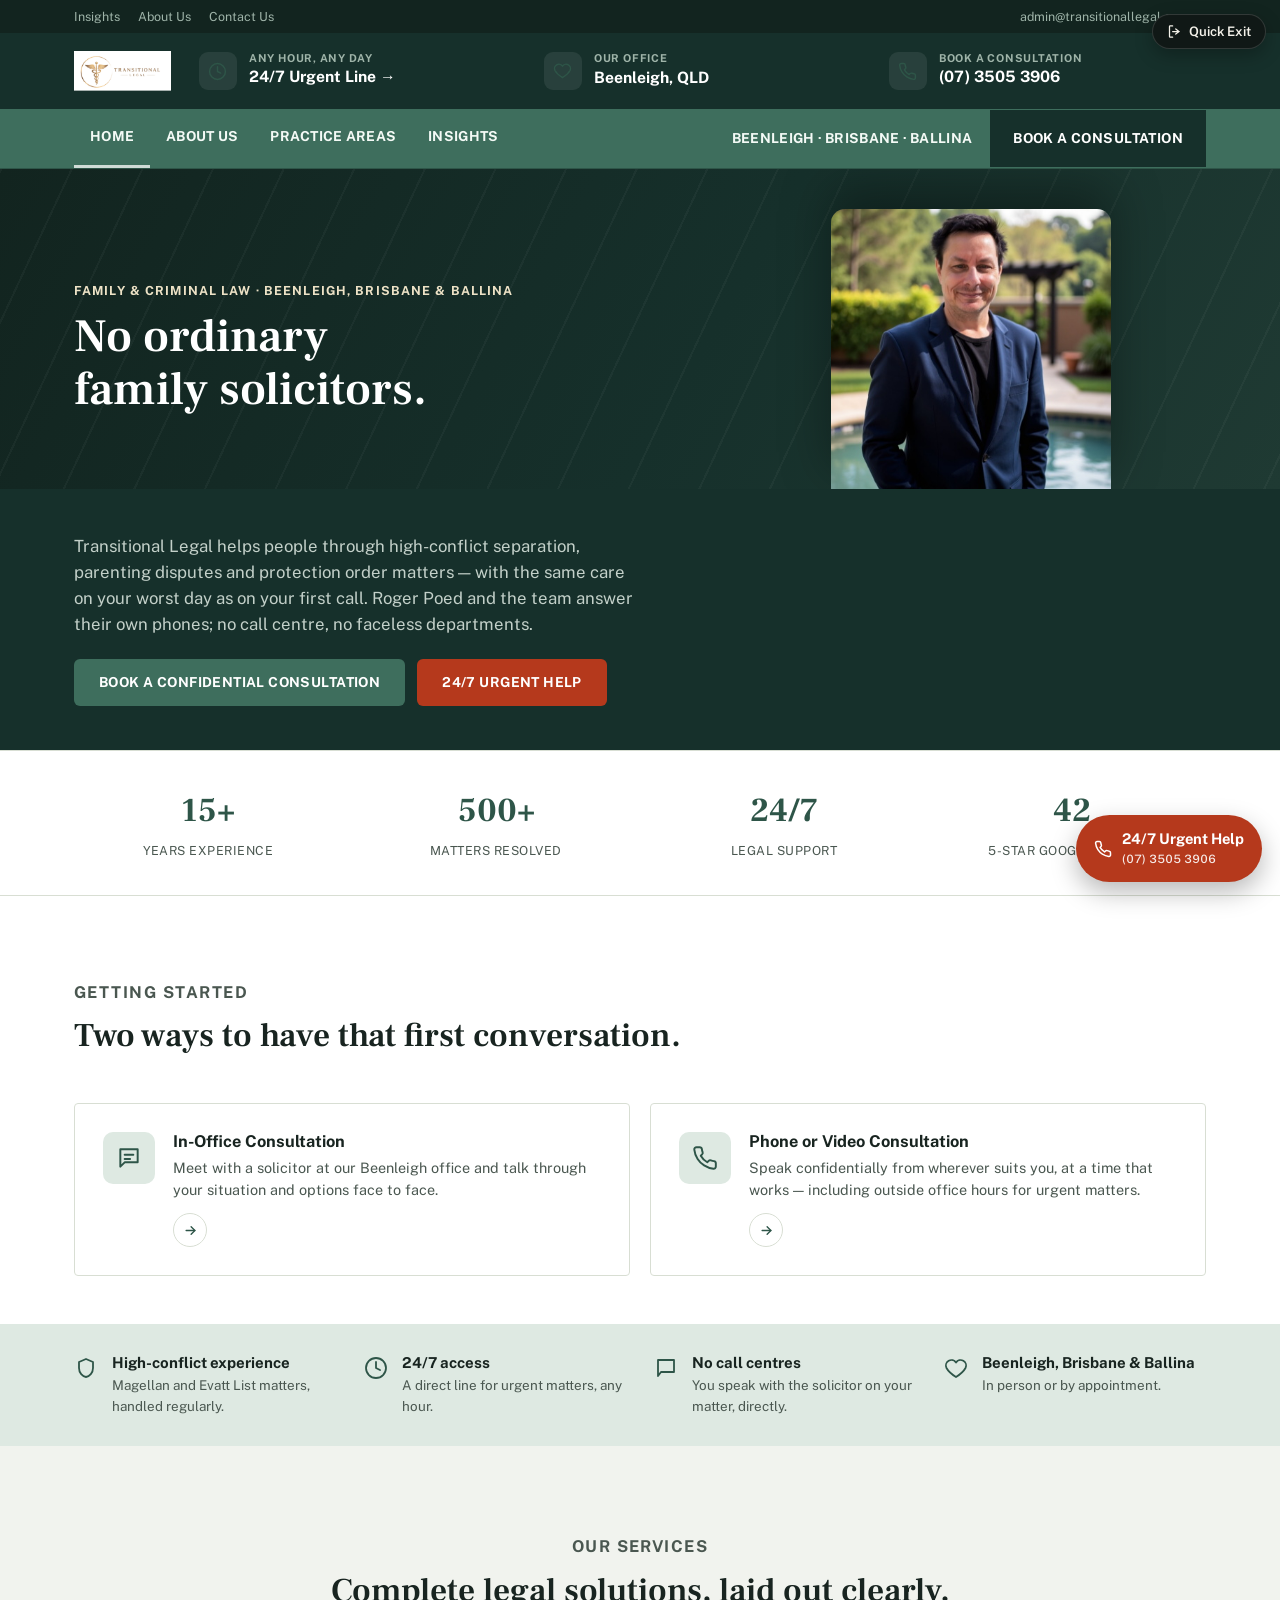
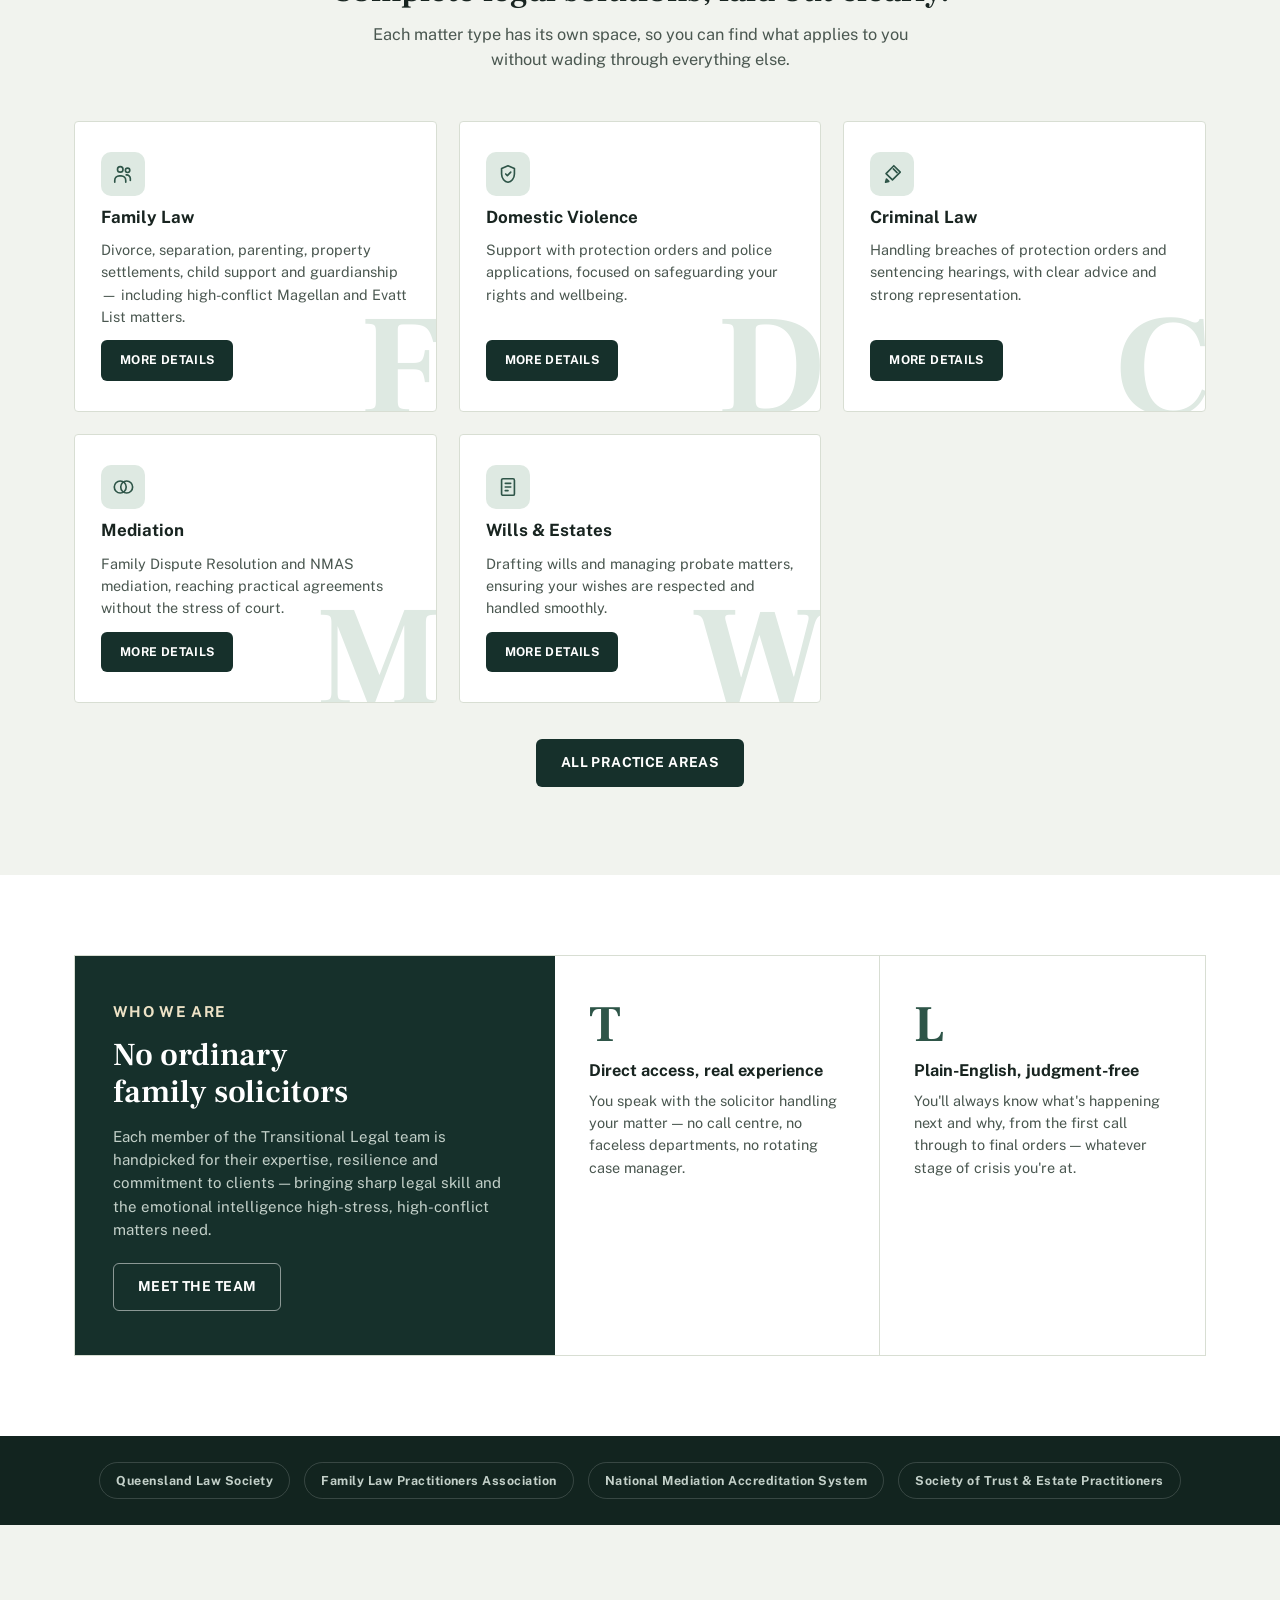
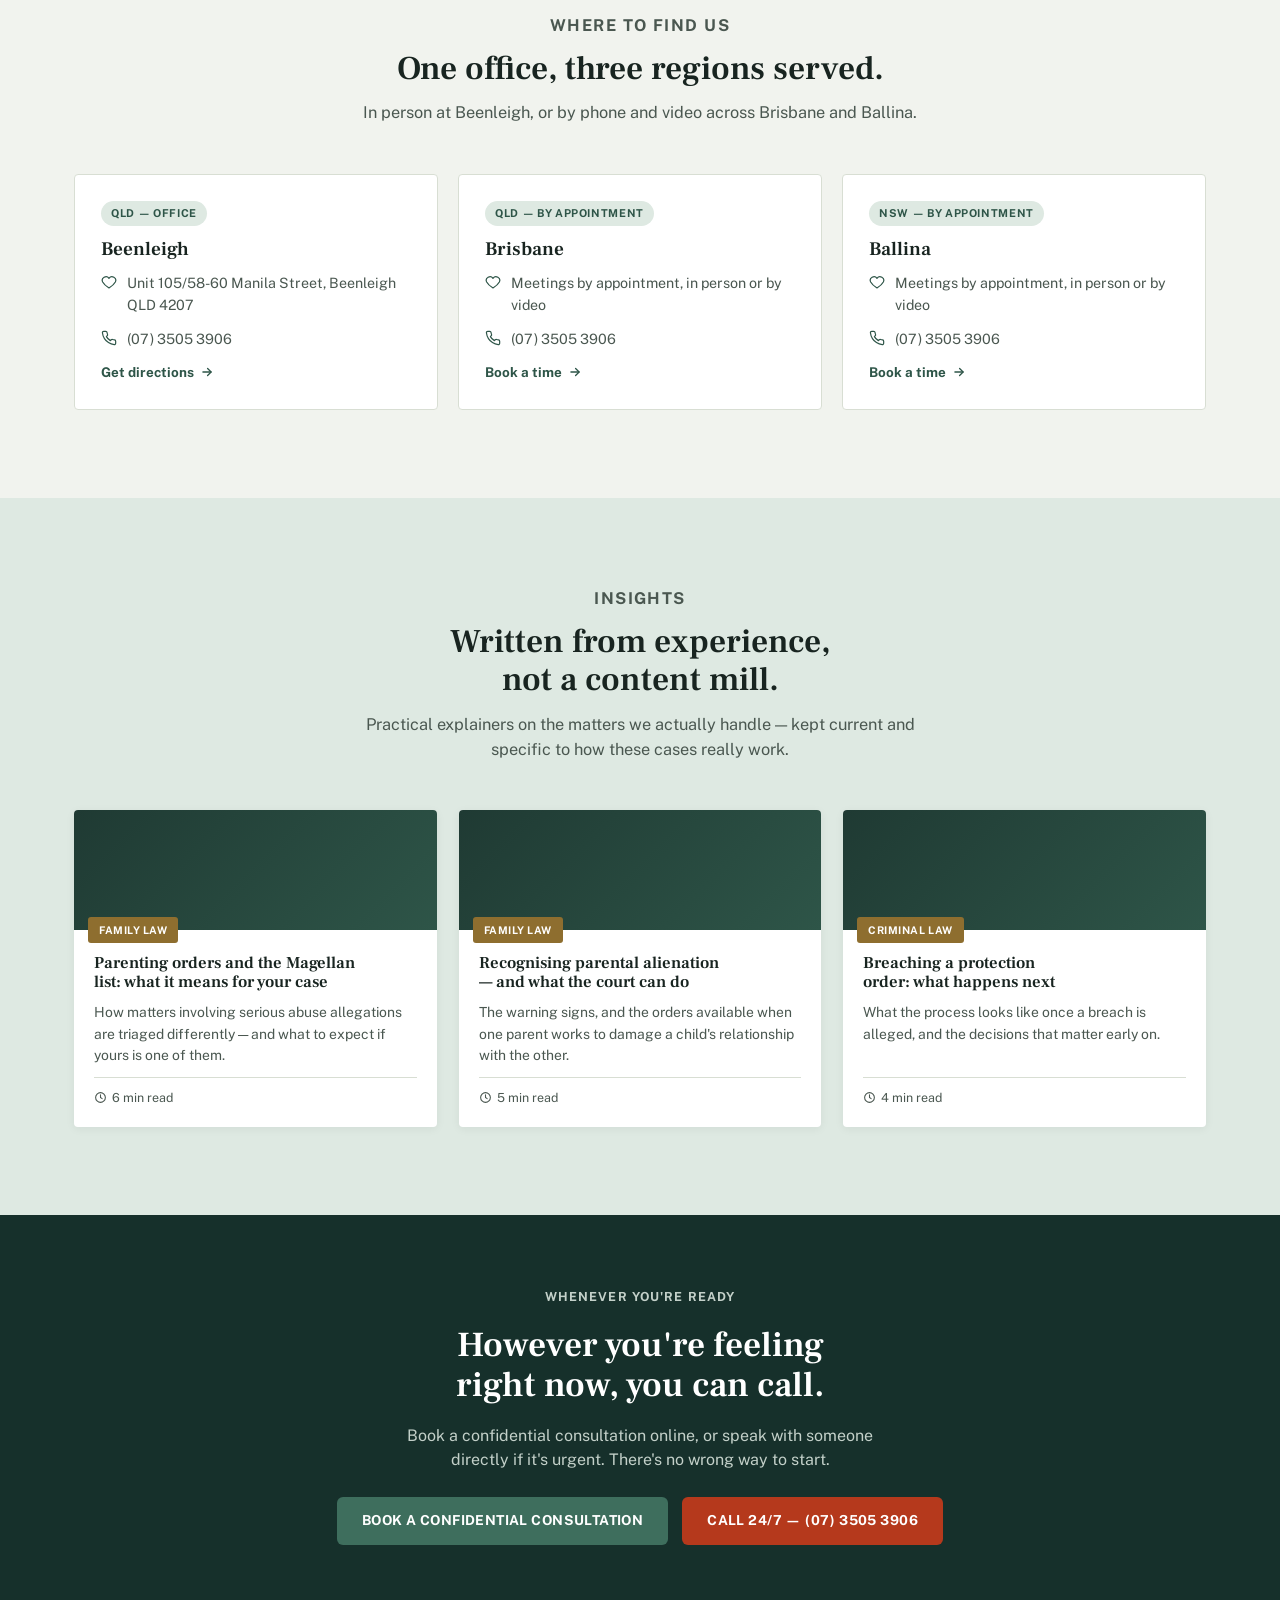
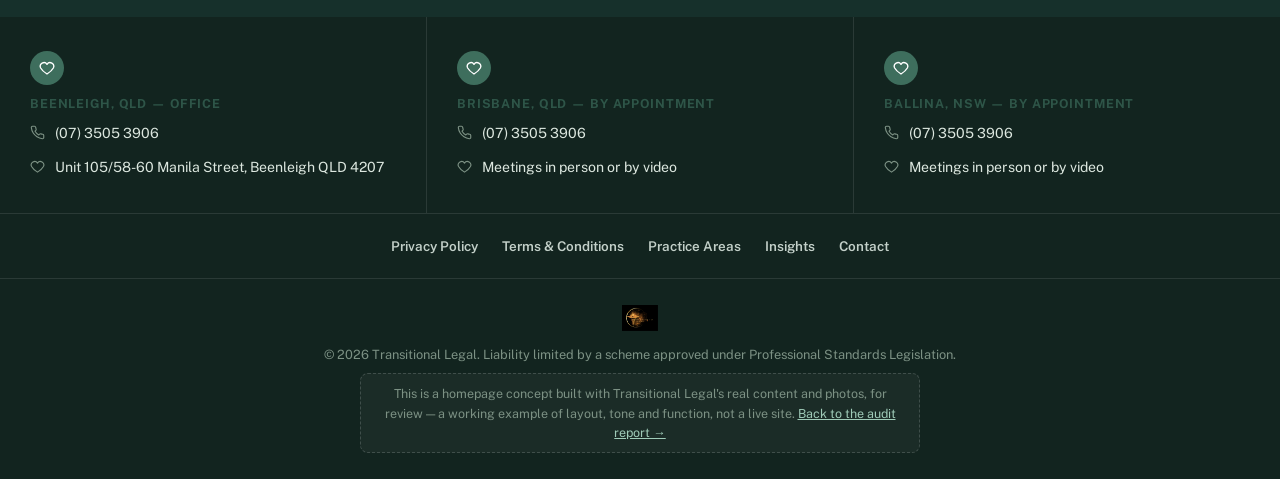
==== commit 78a36183: "Add lazy loading and scroll entry animations to the concept site - Below-the-fold images (team heads" ====
--- a/site/index.html
+++ b/site/index.html
@@ -83,7 +83,7 @@
         <p class="eyebrow">Family &amp; Criminal Law · Beenleigh, Brisbane &amp; Ballina</p>
         <h1>No ordinary family solicitors.</h1>
       </div>
-      <div class="portrait-frame"><img src="images/roger-pp.jpg" alt="Roger Poed, Principal of Transitional Legal"></div>
+      <div class="portrait-frame"><img src="images/roger-pp.jpg" alt="Roger Poed, Principal of Transitional Legal" fetchpriority="high" decoding="async"></div>
     </div>
   </div>
 
@@ -341,7 +341,7 @@
 
   <div class="foot-bottom">
     <div class="wrap">
-      <div class="brand-mini"><img src="images/footer-logo.png" alt="Transitional Legal"></div>
+      <div class="brand-mini"><img src="images/footer-logo.png" alt="Transitional Legal" loading="lazy" decoding="async"></div>
       <span>© 2026 Transitional Legal. Liability limited by a scheme approved under Professional Standards Legislation.</span>
       <div class="concept-note">This is a homepage concept built with Transitional Legal's real content and photos, for review — a working example of layout, tone and function, not a live site. <a href="../index.html">Back to the audit report →</a></div>
     </div>
--- a/site/assets/styles.css
+++ b/site/assets/styles.css
@@ -325,3 +325,25 @@
   .crisis-dock .sub{display:none;}
   .crisis-dock{padding:12px 14px;}
 }
+
+/* ---------- Entry animations ---------- */
+@media (prefers-reduced-motion: no-preference){
+  /* Scroll-triggered reveal, toggled by main.js via IntersectionObserver */
+  .reveal{opacity:0;transform:translateY(22px);transition:opacity .6s ease, transform .6s ease;}
+  .reveal.is-visible{opacity:1;transform:translateY(0);}
+
+  /* Immediate cascade for hero / page-banner content on load */
+  .welcome-band .wrap > *, .page-banner .wrap > *, .hero-photo .portrait-frame img{
+    animation:fadeInUp .7s ease both;
+  }
+  .welcome-band .wrap > *:nth-child(1), .page-banner .wrap > *:nth-child(1){animation-delay:0s;}
+  .welcome-band .wrap > *:nth-child(2), .page-banner .wrap > *:nth-child(2){animation-delay:.08s;}
+  .welcome-band .wrap > *:nth-child(3), .page-banner .wrap > *:nth-child(3){animation-delay:.16s;}
+  .welcome-band .wrap > *:nth-child(4), .page-banner .wrap > *:nth-child(4){animation-delay:.24s;}
+  .welcome-band .wrap > *:nth-child(5), .page-banner .wrap > *:nth-child(5){animation-delay:.32s;}
+  .hero-photo .portrait-frame img{animation-delay:.1s;}
+}
+@keyframes fadeInUp{
+  from{opacity:0;transform:translateY(14px);}
+  to{opacity:1;transform:translateY(0);}
+}
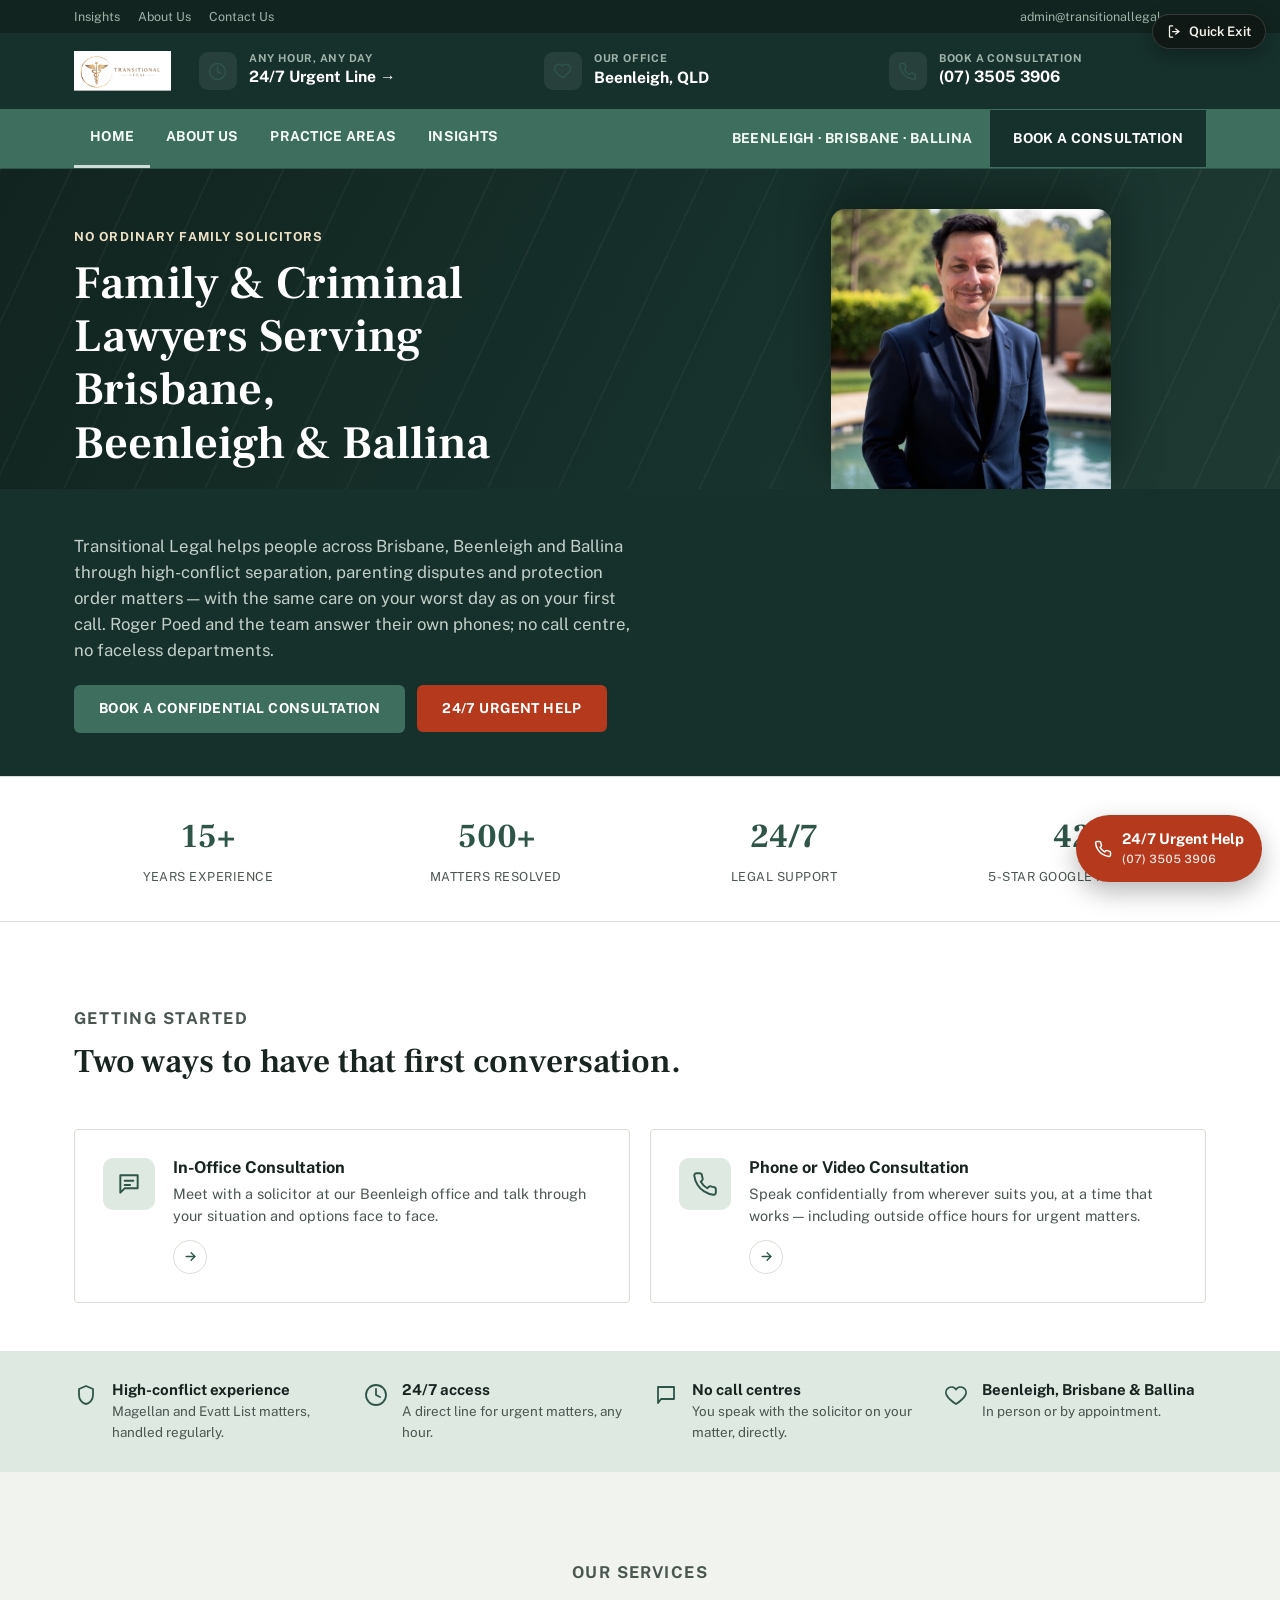
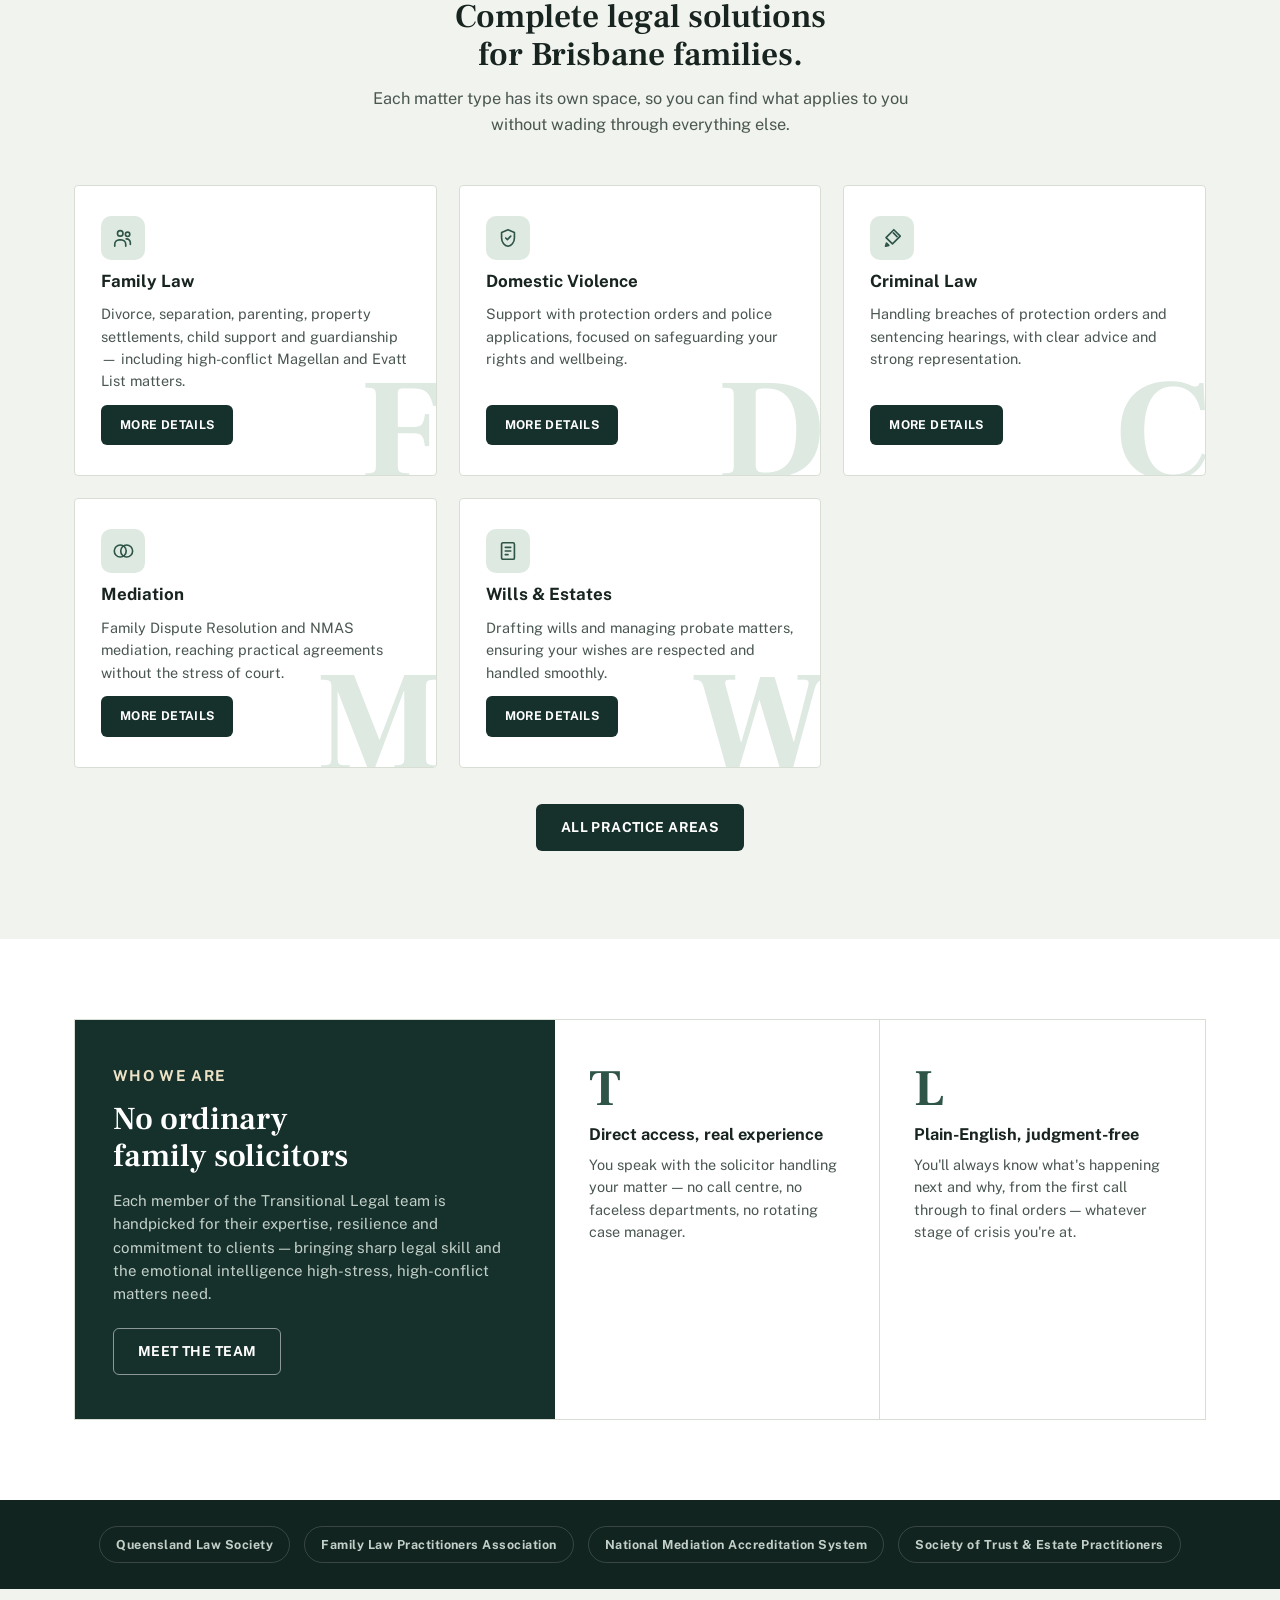
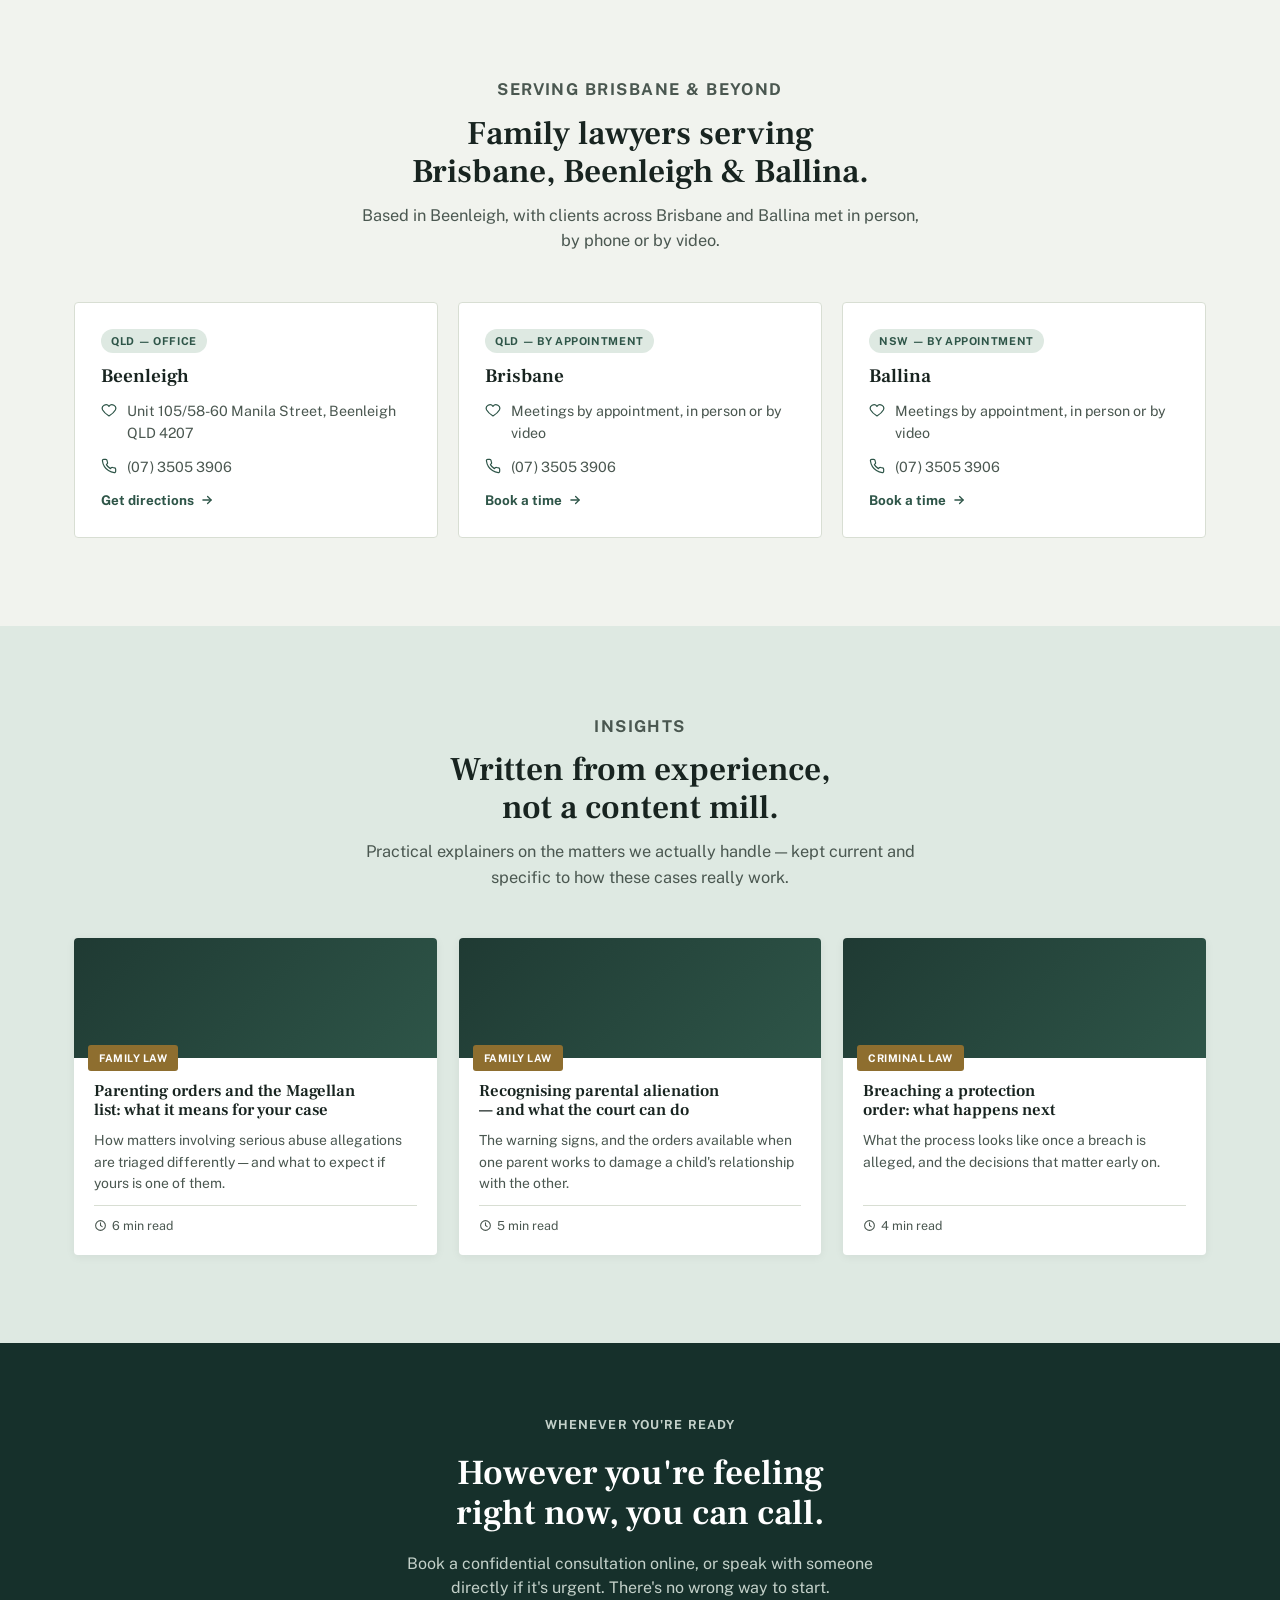
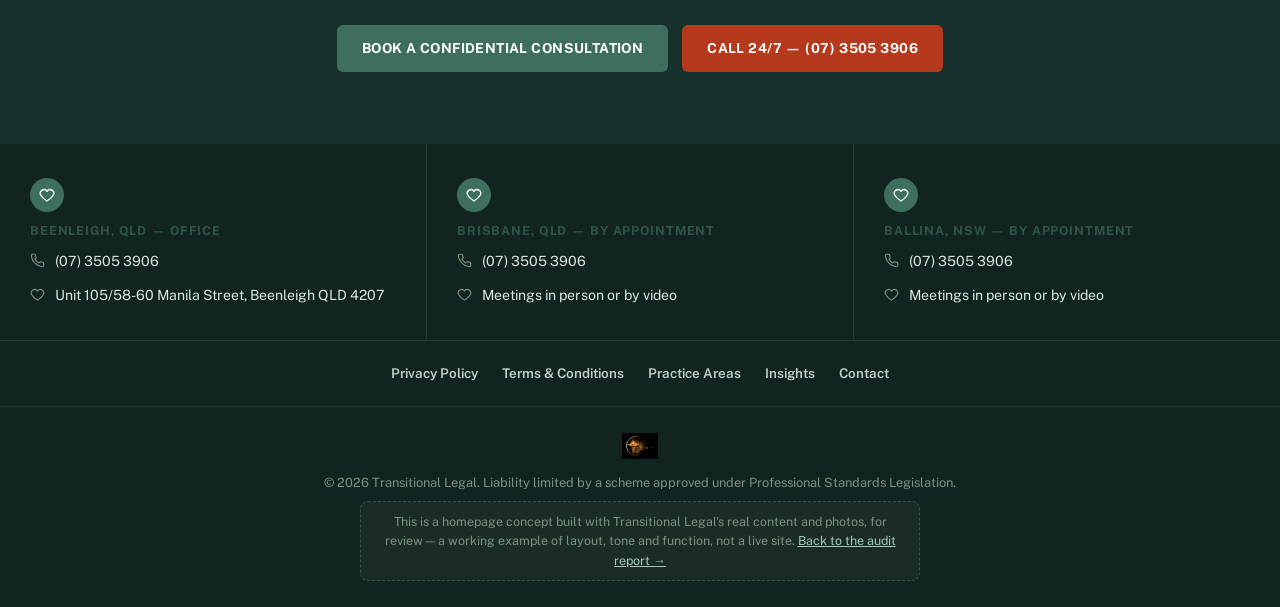
==== commit eac0d24c: "Target Brisbane practice-area keywords on the homepage - Title/meta description now lead with "Famil" ====
--- a/site/index.html
+++ b/site/index.html
@@ -3,14 +3,54 @@
 <head>
 <meta charset="UTF-8">
 <meta name="viewport" content="width=device-width, initial-scale=1.0">
-<title>Transitional Legal Concept</title>
-<meta name="description" content="Concept rebuild of transitionallegal.com.au — real firm content and photos, laid out like the reference site Roger sent through, with a persistent 24/7 line and a safety quick-exit.">
+<title>Family Lawyers Brisbane, Beenleigh &amp; Ballina | Transitional Legal</title>
+<meta name="description" content="Family &amp; criminal lawyers serving Brisbane, Beenleigh and Ballina. High-conflict parenting, domestic violence, property and wills matters. Call 24/7.">
 <meta name="robots" content="noindex, nofollow">
 <link rel="icon" href="images/logo.png">
 <link rel="preconnect" href="https://fonts.googleapis.com">
 <link rel="preconnect" href="https://fonts.gstatic.com" crossorigin>
 <link rel="stylesheet" href="https://fonts.googleapis.com/css2?family=Frank+Ruhl+Libre:wght@400;500;600;700&family=Public+Sans:ital,wght@0,400;0,500;0,600;0,700;0,800;1,400&display=swap">
 <link rel="stylesheet" href="assets/styles.css">
+<script type="application/ld+json">
+{
+  "@context": "https://schema.org",
+  "@type": "LegalService",
+  "name": "Transitional Legal",
+  "image": "https://transitionallegal.com.au/wp-content/uploads/2026/06/logo.png",
+  "url": "https://transitionallegal.com.au/",
+  "telephone": "+61735053906",
+  "email": "admin@transitionallegal.com.au",
+  "address": {
+    "@type": "PostalAddress",
+    "streetAddress": "Unit 105/58-60 Manila Street",
+    "addressLocality": "Beenleigh",
+    "addressRegion": "QLD",
+    "postalCode": "4207",
+    "addressCountry": "AU"
+  },
+  "areaServed": [
+    {"@type": "City", "name": "Brisbane"},
+    {"@type": "City", "name": "Beenleigh"},
+    {"@type": "City", "name": "Ballina"}
+  ],
+  "founder": {
+    "@type": "Person",
+    "name": "Roger Poed",
+    "jobTitle": "Principal"
+  },
+  "hasOfferCatalog": {
+    "@type": "OfferCatalog",
+    "name": "Legal Services",
+    "itemListElement": [
+      {"@type": "Offer", "itemOffered": {"@type": "Service", "name": "Family Law", "areaServed": "Brisbane"}},
+      {"@type": "Offer", "itemOffered": {"@type": "Service", "name": "Domestic Violence Law", "areaServed": "Brisbane"}},
+      {"@type": "Offer", "itemOffered": {"@type": "Service", "name": "Criminal Law", "areaServed": "Brisbane"}},
+      {"@type": "Offer", "itemOffered": {"@type": "Service", "name": "Mediation", "areaServed": "Brisbane"}},
+      {"@type": "Offer", "itemOffered": {"@type": "Service", "name": "Wills & Estates", "areaServed": "Brisbane"}}
+    ]
+  }
+}
+</script>
 </head>
 <body>
 
@@ -80,8 +120,8 @@
   <div class="hero-photo">
     <div class="wrap">
       <div class="kicker">
-        <p class="eyebrow">Family &amp; Criminal Law · Beenleigh, Brisbane &amp; Ballina</p>
-        <h1>No ordinary family solicitors.</h1>
+        <p class="eyebrow">No ordinary family solicitors</p>
+        <h1>Family &amp; Criminal Lawyers Serving Brisbane, Beenleigh &amp; Ballina</h1>
       </div>
       <div class="portrait-frame"><img src="images/roger-pp.jpg" alt="Roger Poed, Principal of Transitional Legal" fetchpriority="high" decoding="async"></div>
     </div>
@@ -89,7 +129,7 @@
 
   <section class="welcome-band">
     <div class="wrap">
-      <p class="lede">Transitional Legal helps people through high-conflict separation, parenting disputes and protection order matters — with the same care on your worst day as on your first call. Roger Poed and the team answer their own phones; no call centre, no faceless departments.</p>
+      <p class="lede">Transitional Legal helps people across Brisbane, Beenleigh and Ballina through high-conflict separation, parenting disputes and protection order matters — with the same care on your worst day as on your first call. Roger Poed and the team answer their own phones; no call centre, no faceless departments.</p>
       <div class="hero-ctas">
         <a class="btn btn-primary" href="contact.html">Book a Confidential Consultation</a>
         <a class="btn btn-urgent" href="tel:0735053906">24/7 Urgent Help</a>
@@ -146,7 +186,7 @@
     <div class="wrap">
       <div class="section-head center">
         <p class="eyebrow">Our services</p>
-        <h2>Complete legal solutions, laid out clearly.</h2>
+        <h2>Complete legal solutions for Brisbane families.</h2>
         <p>Each matter type has its own space, so you can find what applies to you without wading through everything else.</p>
       </div>
       <div class="practice-grid">
@@ -227,9 +267,9 @@
   <section class="section" id="locations">
     <div class="wrap">
       <div class="section-head center">
-        <p class="eyebrow">Where to find us</p>
-        <h2>One office, three regions served.</h2>
-        <p>In person at Beenleigh, or by phone and video across Brisbane and Ballina.</p>
+        <p class="eyebrow">Serving Brisbane &amp; beyond</p>
+        <h2>Family lawyers serving Brisbane, Beenleigh &amp; Ballina.</h2>
+        <p>Based in Beenleigh, with clients across Brisbane and Ballina met in person, by phone or by video.</p>
       </div>
       <div class="loc-grid">
         <div class="loc-card">
